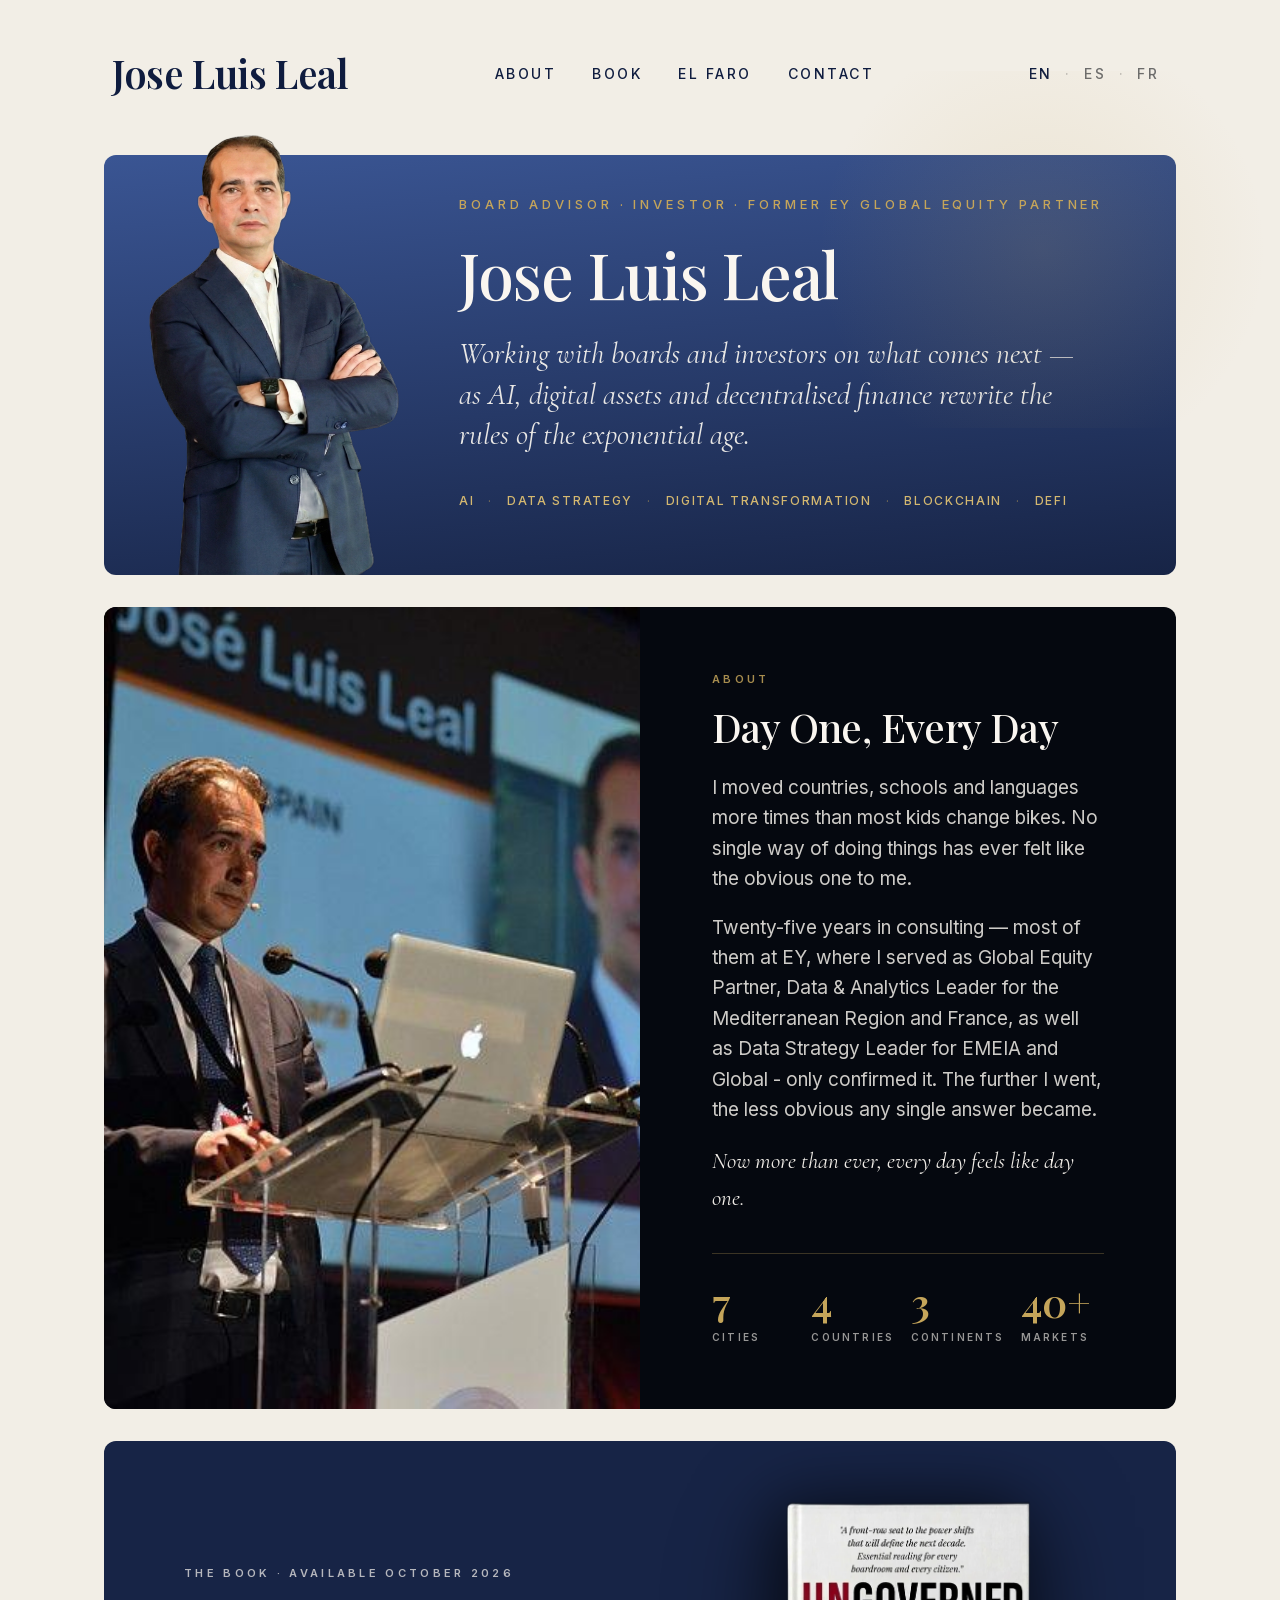
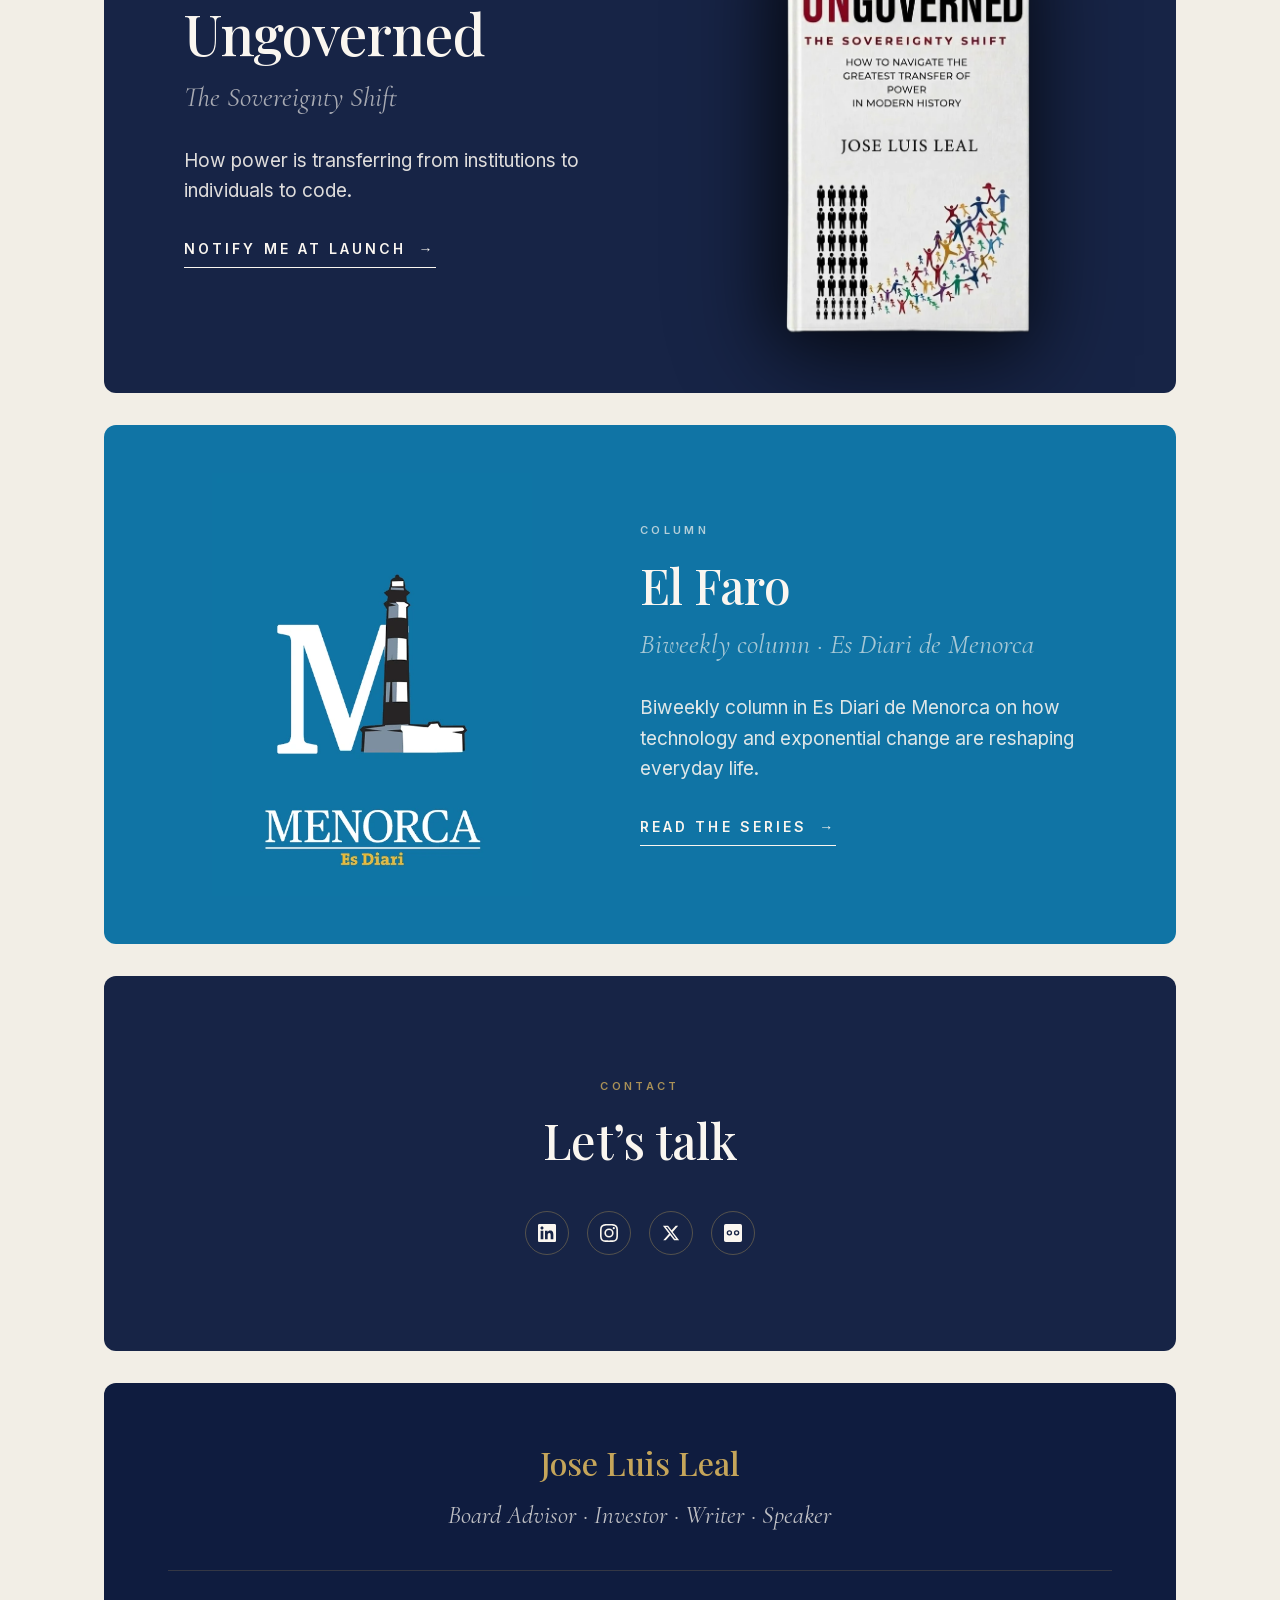
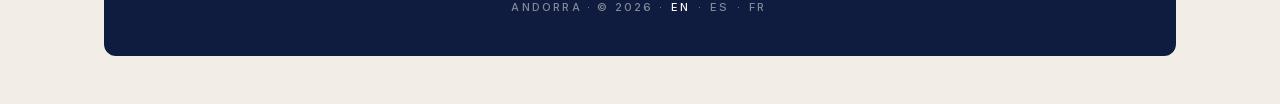
==== index.html @ 748b231f "Update index.html" ====
<!DOCTYPE html>
<html lang="en-US">
<head>
    <meta charset="UTF-8">
    <meta name="viewport" content="width=device-width, initial-scale=1.0">
    <link rel="icon" href="/favicon.ico" type="image/x-icon">

    <title>Jose Luis Leal | Board Advisor | Investor | Former EY Global Equity Partner</title>
    <meta name="description" content="Board Advisor & Investor. Former EY Global Equity Partner. Author of Ungoverned: The Sovereignty Shift. Writing El Faro. Based in Andorra.">
    <meta name="author" content="Jose Luis Leal">
    <meta name="robots" content="index, follow, max-snippet:-1, max-image-preview:large, max-video-preview:-1">

    <!-- Hreflang -->
    <link rel="alternate" hreflang="en" href="https://leal.info/">
    <link rel="alternate" hreflang="es" href="https://leal.info/es/">
    <link rel="alternate" hreflang="fr" href="https://leal.info/fr/">
    <link rel="alternate" hreflang="x-default" href="https://leal.info/">
    <link rel="canonical" href="https://leal.info/">

    <!-- Open Graph -->
    <meta property="og:site_name" content="Jose Luis Leal">
    <meta property="og:title" content="Jose Luis Leal | Board Advisor | Investor | Former EY Global Equity Partner">
    <meta property="og:description" content="Working with boards and investors on what comes next. Former EY Global Equity Partner. Author of Ungoverned: The Sovereignty Shift. Based in Andorra.">
    <meta property="og:type" content="profile">
    <meta property="og:url" content="https://leal.info/">
    <meta property="og:locale" content="en_US">
    <meta property="og:locale:alternate" content="es_ES">
    <meta property="og:locale:alternate" content="fr_FR">
    <meta property="og:image" content="https://leal.info/assets/images/og-image.jpg">
    <meta property="og:image:width" content="1200">
    <meta property="og:image:height" content="630">
    <meta property="og:image:alt" content="Jose Luis Leal — Board Advisor & Investor">
    <meta property="profile:first_name" content="Jose Luis">
    <meta property="profile:last_name" content="Leal">

    <!-- Twitter Card -->
    <meta name="twitter:card" content="summary_large_image">
    <meta name="twitter:title" content="Jose Luis Leal | Board Advisor | Investor | Former EY Global Equity Partner">
    <meta name="twitter:description" content="Working with boards and investors on what comes next. Former EY Global Equity Partner. Based in Andorra.">
    <meta name="twitter:image" content="https://leal.info/assets/images/og-image.jpg">
    <meta name="twitter:image:alt" content="Jose Luis Leal — Board Advisor & Investor">

    <!-- Schema.org JSON-LD -->
    <script type="application/ld+json">
    {
        "@context": "https://schema.org",
        "@graph": [
            {
                "@type": "Person",
                "@id": "https://leal.info/#person",
                "name": "Jose Luis Leal",
                "alternateName": ["José Luis Leal", "José Leal", "Jose Leal"],
                "url": "https://leal.info/",
                "image": [
                    "https://leal.info/assets/images/jose-luis-leal-board-advisor-investor.webp",
                    "https://leal.info/assets/images/jose-luis-leal-investor.webp"
                ],
                "jobTitle": "Board Advisor & Investor",
                "description": "Board Advisor & Investor. Former EY Global Equity Partner across 40+ markets. Author of Ungoverned: The Sovereignty Shift. Writing El Faro column in Es Diari de Menorca.",
                "knowsLanguage": ["en", "es", "fr", "ca"],
                "nationality": { "@type": "Country", "name": "Spain" },
                "birthPlace": { "@type": "Place", "name": "Sevilla, Spain" },
                "homeLocation": { "@type": "Place", "name": "Andorra" },
                "alumniOf": [
                    { "@type": "CollegeOrUniversity", "name": "Harvard Business School" }
                ],
                "hasOccupation": [
                    { "@type": "Occupation", "name": "Board Advisor" },
                    { "@type": "Occupation", "name": "Investor" },
                    { "@type": "Occupation", "name": "Writer" },
                    { "@type": "Occupation", "name": "Columnist" },
                    { "@type": "Occupation", "name": "Conference Speaker" }
                ],
                "knowsAbout": ["Artificial Intelligence", "Digital Transformation", "Data Strategy", "Blockchain", "Decentralized Finance", "Data Governance"],
                "sameAs": [
                    "https://www.linkedin.com/in/jose-luis-leal/",
                    "https://www.ey.com/en_es/people/jose-luis-leal",
                    "https://www.crunchbase.com/person/jose-luis-leal",
                    "https://about.me/joseluisleal",
                    "https://www.instagram.com/jose.luis.leal/",
                    "https://x.com/joseluis_leal",
                    "https://www.menorca.info/autor/jose-luis-leal.html"
                ]
            },
            {
                "@type": "WebSite",
                "@id": "https://leal.info/#website",
                "name": "Jose Luis Leal",
                "alternateName": ["José Luis Leal", "José Leal", "Jose Leal"],
                "url": "https://leal.info/",
                "inLanguage": ["en", "es", "fr"],
                "publisher": { "@id": "https://leal.info/#person" }
            },
            {
                "@type": "Book",
                "@id": "https://leal.info/#ungoverned",
                "name": "Ungoverned: The Sovereignty Shift",
                "alternateName": "Ungoverned",
                "description": "How power is transferring from institutions to individuals to code. A front-row account of the greatest transfer of power in modern history.",
                "author": { "@id": "https://leal.info/#person" },
                "inLanguage": "en",
                "image": "https://leal.info/assets/images/ungoverned-cover.webp",
                "datePublished": "2026-10",
                "bookFormat": "https://schema.org/Hardcover"
            }
        ]
    }
    </script>

    <!-- Critical font preload (most visible weight) -->
    <link rel="preload" href="/assets/fonts/playfair-display-500-normal-latin.woff2" as="font" type="font/woff2" crossorigin>

    <!-- Styles (includes self-hosted fonts) -->
    <link rel="stylesheet" href="/assets/styles.css">

    <!-- Cloudflare Web Analytics -->
    <script defer src="https://static.cloudflareinsights.com/beacon.min.js" data-cf-beacon='{"token": "393b05ad8e18427f8dd7666361b34778"}'></script>
    <!-- End Cloudflare Web Analytics -->
</head>
<body>
    <a href="#main" class="skip-link">Skip to content</a>

    <main id="main" class="page">
        <nav class="nav" aria-label="Primary">
            <a href="#" class="nav-brand">Jose Luis Leal</a>
            <ul class="nav-links">
                <li><a href="#about">About</a></li>
                <li><a href="#ungoverned">Book</a></li>
                <li><a href="#faro">El Faro</a></li>
                <li><a href="#contact">Contact</a></li>
            </ul>
            <div class="nav-lang" aria-label="Language">
                <a href="/" aria-current="page" hreflang="en">EN</a>
                <span class="sep">·</span>
                <a href="/es/" hreflang="es">ES</a>
                <span class="sep">·</span>
                <a href="/fr/" hreflang="fr">FR</a>
            </div>
        </nav>

        <!-- HERO -->
        <section class="rect rect-navy hero">
            <img class="hero-portrait"
                 src="/assets/images/jose-luis-leal-portrait.webp"
                 alt="Jose Luis Leal, Board Advisor and former EY Global Equity Partner, based in Andorra"
                 fetchpriority="high">
            <div class="hero-content">
                <p class="hero-kicker">Board Advisor · Investor · Former EY Global Equity Partner</p>
                <h1 class="hero-name">Jose Luis Leal</h1>
                <p class="hero-tagline">Working with boards and investors on what comes next — as AI, digital assets and decentralised finance rewrite the rules of the exponential age.</p>
                <p class="hero-meta">
                    <span>AI</span><span>Data Strategy</span><span>Digital Transformation</span><span>Blockchain</span><span>DeFi</span>
                </p>
            </div>
        </section>

        <!-- ABOUT -->
        <article class="rect rect-about" id="about">
            <div class="about-visual">
                <img src="/assets/images/jose-luis-leal-speaker.jpg"
                     alt="Jose Luis Leal speaking at a conference"
                     loading="lazy">
            </div>
            <div class="about-text">
                <span class="rect-label">About</span>
                <h2 class="rect-title">Day One, Every Day</h2>
                <div class="about-prose">
                    <p>I moved countries, schools and languages more times than most kids change bikes. No single way of doing things has ever felt like the obvious one to me.</p>
                    <p>Twenty-five years in consulting — most of them at EY, where I served as Global Equity Partner, Data & Analytics Leader for the Mediterranean Region and France, as well as Data Strategy Leader for EMEIA and Global -  only confirmed it. The further I went, the less obvious any single answer became.</p>
                    <p>Now more than ever, every day feels like day one.</p>
                </div>
                <div class="about-stats" aria-hidden="true">
                    <div><div class="about-stat-num">7</div><div class="about-stat-label">Cities</div></div>
                    <div><div class="about-stat-num">4</div><div class="about-stat-label">Countries</div></div>
                    <div><div class="about-stat-num">3</div><div class="about-stat-label">Continents</div></div>
                    <div><div class="about-stat-num">40+</div><div class="about-stat-label">Markets</div></div>
                </div>
            </div>
        </article>

        <!-- UNGOVERNED -->
        <article class="rect rect-ungoverned" id="ungoverned">
            <div class="ungoverned-text">
                <span class="rect-label">The Book · Available October 2026</span>
                <h2 class="rect-title">Ungoverned</h2>
                <p class="rect-subtitle">The Sovereignty Shift</p>
                <p class="rect-body">How power is transferring from institutions to individuals to code.</p>
                <a class="rect-cta" href="#contact">Notify me at launch <span class="arrow">→</span></a>
            </div>
            <div class="ungoverned-visual">
                <img class="ungoverned-cover"
                     src="/assets/images/ungoverned-cover.webp"
                     alt="Ungoverned: The Sovereignty Shift — book cover by Jose Luis Leal"
                     loading="lazy">
            </div>
        </article>

        <!-- EL FARO -->
        <article class="rect rect-faro" id="faro">
            <div class="faro-visual">
                <img src="/assets/images/menorca-es-diari.webp"
                     alt="Menorca Es Diari — lighthouse mark"
                     loading="lazy">
            </div>
            <div class="faro-text">
                <span class="rect-label">Column</span>
                <h2 class="rect-title">El Faro</h2>
                <p class="rect-subtitle">Biweekly column · Es Diari de Menorca</p>
                <p class="rect-body">Biweekly column in Es Diari de Menorca on how technology and exponential change are reshaping everyday life.</p>
                <a class="rect-cta" href="https://www.menorca.info/autor/jose-luis-leal.html" target="_blank" rel="noopener">Read the series <span class="arrow">→</span></a>
            </div>
        </article>

<!-- CONTACT / SUBSCRIBE / SOCIAL -->
        <article class="rect rect-contact" id="contact">
            <span class="rect-label">Contact</span>
            <h2 class="rect-title">Let&rsquo;s talk</h2>
            <div class="social-links" aria-label="Find me elsewhere">
                <a href="https://www.linkedin.com/in/jose-luis-leal/" target="_blank" rel="noopener" aria-label="LinkedIn">
                    <svg viewBox="0 0 24 24" aria-hidden="true"><path d="M20.447 20.452h-3.554v-5.569c0-1.328-.027-3.037-1.852-3.037-1.853 0-2.136 1.445-2.136 2.939v5.667H9.351V9h3.414v1.561h.046c.477-.9 1.637-1.85 3.37-1.85 3.601 0 4.267 2.37 4.267 5.455v6.286zM5.337 7.433c-1.144 0-2.063-.926-2.063-2.065 0-1.138.92-2.063 2.063-2.063 1.14 0 2.064.925 2.064 2.063 0 1.139-.925 2.065-2.064 2.065zm1.782 13.019H3.555V9h3.564v11.452zM22.225 0H1.771C.792 0 0 .774 0 1.729v20.542C0 23.227.792 24 1.771 24h20.451C23.2 24 24 23.227 24 22.271V1.729C24 .774 23.2 0 22.222 0h.003z"/></svg>
                </a>
                <a href="https://www.instagram.com/jose.luis.leal/" target="_blank" rel="noopener" aria-label="Instagram">
                    <svg viewBox="0 0 24 24" aria-hidden="true"><path d="M12 2.163c3.204 0 3.584.012 4.85.07 3.252.148 4.771 1.691 4.919 4.919.058 1.265.069 1.645.069 4.849 0 3.205-.012 3.584-.069 4.849-.149 3.225-1.664 4.771-4.919 4.919-1.266.058-1.644.07-4.85.07-3.204 0-3.584-.012-4.849-.07-3.26-.149-4.771-1.699-4.919-4.92-.058-1.265-.07-1.644-.07-4.849 0-3.204.013-3.583.07-4.849.149-3.227 1.664-4.771 4.919-4.919 1.266-.057 1.645-.069 4.849-.069zM12 0C8.741 0 8.333.014 7.053.072 2.695.272.273 2.69.073 7.052.014 8.333 0 8.741 0 12c0 3.259.014 3.668.072 4.948.2 4.358 2.618 6.78 6.98 6.98C8.333 23.986 8.741 24 12 24c3.259 0 3.668-.014 4.948-.072 4.354-.2 6.782-2.618 6.979-6.98.059-1.28.073-1.689.073-4.948 0-3.259-.014-3.667-.072-4.947-.196-4.354-2.617-6.78-6.979-6.98C15.668.014 15.259 0 12 0zm0 5.838a6.162 6.162 0 1 0 0 12.324 6.162 6.162 0 0 0 0-12.324zM12 16a4 4 0 1 1 0-8 4 4 0 0 1 0 8zm6.406-11.845a1.44 1.44 0 1 0 0 2.881 1.44 1.44 0 0 0 0-2.881z"/></svg>
                </a>
                <a href="https://x.com/joseluis_leal" target="_blank" rel="noopener" aria-label="Twitter / X">
                    <svg viewBox="0 0 24 24" aria-hidden="true"><path d="M18.244 2.25h3.308l-7.227 8.26 8.502 11.24H16.17l-5.214-6.817L4.99 21.75H1.68l7.73-8.835L1.254 2.25H8.08l4.713 6.231zm-1.161 17.52h1.833L7.084 4.126H5.117z"/></svg>
                </a>
                <a href="https://www.crunchbase.com/person/jose-luis-leal" target="_blank" rel="noopener" aria-label="Crunchbase">
                    <svg viewBox="0 0 24 24" aria-hidden="true"><path d="M21.6 0H2.4A2.4 2.4 0 0 0 0 2.4v19.2A2.4 2.4 0 0 0 2.4 24h19.2a2.4 2.4 0 0 0 2.4-2.4V2.4A2.4 2.4 0 0 0 21.6 0zM7.2 15.348A3.548 3.548 0 0 1 3.6 11.8a3.548 3.548 0 0 1 3.6-3.548A3.548 3.548 0 0 1 10.8 11.8h-1.8A1.748 1.748 0 0 0 7.2 10.052 1.748 1.748 0 0 0 5.4 11.8a1.748 1.748 0 0 0 1.8 1.748A1.748 1.748 0 0 0 9 11.8h1.8a3.548 3.548 0 0 1-3.6 3.548zm9.6 0a3.548 3.548 0 0 1-3.6-3.548 3.548 3.548 0 0 1 3.6-3.548 3.548 3.548 0 0 1 3.6 3.548h-1.8a1.748 1.748 0 0 0-1.8-1.748 1.748 1.748 0 0 0-1.8 1.748 1.748 1.748 0 0 0 1.8 1.748 1.748 1.748 0 0 0 1.8-1.748h1.8a3.548 3.548 0 0 1-3.6 3.548z"/></svg>
                </a>
            </div>
        </article>

        <footer class="site-footer">
            <div class="footer-brand">Jose Luis Leal</div>
            <p class="footer-tagline">Board Advisor · Investor · Writer · Speaker</p>
            <div class="footer-bottom">Andorra · © 2026 · <a href="/" aria-current="page" hreflang="en">EN</a> · <a href="/es/" hreflang="es">ES</a> · <a href="/fr/" hreflang="fr">FR</a></div>
        </footer>
    </main>
</body>
</html>
---- assets/styles.css ----
/* Self-hosted fonts: Playfair Display + Inter + Cormorant Garamond
   (subset: latin + latin-ext) */

/* Cormorant Garamond 400 italic – latin-ext */
@font-face {
    font-family: 'Cormorant Garamond';
    font-style: italic;
    font-weight: 400;
    font-display: swap;
    src: url('/assets/fonts/cormorant-garamond-400-italic-latin-ext.woff2') format('woff2');
    unicode-range: U+0100-02BA, U+02BD-02C5, U+02C7-02CC, U+02CE-02D7, U+02DD-02FF, U+0304, U+0308, U+0329, U+1D00-1DBF, U+1E00-1E9F, U+1EF2-1EFF, U+2020, U+20A0-20AB, U+20AD-20C0, U+2113, U+2C60-2C7F, U+A720-A7FF;
}

/* Cormorant Garamond 400 italic – latin */
@font-face {
    font-family: 'Cormorant Garamond';
    font-style: italic;
    font-weight: 400;
    font-display: swap;
    src: url('/assets/fonts/cormorant-garamond-400-italic-latin.woff2') format('woff2');
    unicode-range: U+0000-00FF, U+0131, U+0152-0153, U+02BB-02BC, U+02C6, U+02DA, U+02DC, U+0304, U+0308, U+0329, U+2000-206F, U+20AC, U+2122, U+2191, U+2193, U+2212, U+2215, U+FEFF, U+FFFD;
}

/* Cormorant Garamond 400 normal – latin-ext */
@font-face {
    font-family: 'Cormorant Garamond';
    font-style: normal;
    font-weight: 400;
    font-display: swap;
    src: url('/assets/fonts/cormorant-garamond-400-normal-latin-ext.woff2') format('woff2');
    unicode-range: U+0100-02BA, U+02BD-02C5, U+02C7-02CC, U+02CE-02D7, U+02DD-02FF, U+0304, U+0308, U+0329, U+1D00-1DBF, U+1E00-1E9F, U+1EF2-1EFF, U+2020, U+20A0-20AB, U+20AD-20C0, U+2113, U+2C60-2C7F, U+A720-A7FF;
}

/* Cormorant Garamond 400 normal – latin */
@font-face {
    font-family: 'Cormorant Garamond';
    font-style: normal;
    font-weight: 400;
    font-display: swap;
    src: url('/assets/fonts/cormorant-garamond-400-normal-latin.woff2') format('woff2');
    unicode-range: U+0000-00FF, U+0131, U+0152-0153, U+02BB-02BC, U+02C6, U+02DA, U+02DC, U+0304, U+0308, U+0329, U+2000-206F, U+20AC, U+2122, U+2191, U+2193, U+2212, U+2215, U+FEFF, U+FFFD;
}

/* Cormorant Garamond 500 normal – latin-ext */
@font-face {
    font-family: 'Cormorant Garamond';
    font-style: normal;
    font-weight: 500;
    font-display: swap;
    src: url('/assets/fonts/cormorant-garamond-500-normal-latin-ext.woff2') format('woff2');
    unicode-range: U+0100-02BA, U+02BD-02C5, U+02C7-02CC, U+02CE-02D7, U+02DD-02FF, U+0304, U+0308, U+0329, U+1D00-1DBF, U+1E00-1E9F, U+1EF2-1EFF, U+2020, U+20A0-20AB, U+20AD-20C0, U+2113, U+2C60-2C7F, U+A720-A7FF;
}

/* Cormorant Garamond 500 normal – latin */
@font-face {
    font-family: 'Cormorant Garamond';
    font-style: normal;
    font-weight: 500;
    font-display: swap;
    src: url('/assets/fonts/cormorant-garamond-500-normal-latin.woff2') format('woff2');
    unicode-range: U+0000-00FF, U+0131, U+0152-0153, U+02BB-02BC, U+02C6, U+02DA, U+02DC, U+0304, U+0308, U+0329, U+2000-206F, U+20AC, U+2122, U+2191, U+2193, U+2212, U+2215, U+FEFF, U+FFFD;
}

/* Inter 300 normal – latin-ext */
@font-face {
    font-family: 'Inter';
    font-style: normal;
    font-weight: 300;
    font-display: swap;
    src: url('/assets/fonts/inter-300-normal-latin-ext.woff2') format('woff2');
    unicode-range: U+0100-02BA, U+02BD-02C5, U+02C7-02CC, U+02CE-02D7, U+02DD-02FF, U+0304, U+0308, U+0329, U+1D00-1DBF, U+1E00-1E9F, U+1EF2-1EFF, U+2020, U+20A0-20AB, U+20AD-20C0, U+2113, U+2C60-2C7F, U+A720-A7FF;
}

/* Inter 300 normal – latin */
@font-face {
    font-family: 'Inter';
    font-style: normal;
    font-weight: 300;
    font-display: swap;
    src: url('/assets/fonts/inter-300-normal-latin.woff2') format('woff2');
    unicode-range: U+0000-00FF, U+0131, U+0152-0153, U+02BB-02BC, U+02C6, U+02DA, U+02DC, U+0304, U+0308, U+0329, U+2000-206F, U+20AC, U+2122, U+2191, U+2193, U+2212, U+2215, U+FEFF, U+FFFD;
}

/* Inter 400 normal – latin-ext */
@font-face {
    font-family: 'Inter';
    font-style: normal;
    font-weight: 400;
    font-display: swap;
    src: url('/assets/fonts/inter-400-normal-latin-ext.woff2') format('woff2');
    unicode-range: U+0100-02BA, U+02BD-02C5, U+02C7-02CC, U+02CE-02D7, U+02DD-02FF, U+0304, U+0308, U+0329, U+1D00-1DBF, U+1E00-1E9F, U+1EF2-1EFF, U+2020, U+20A0-20AB, U+20AD-20C0, U+2113, U+2C60-2C7F, U+A720-A7FF;
}

/* Inter 400 normal – latin */
@font-face {
    font-family: 'Inter';
    font-style: normal;
    font-weight: 400;
    font-display: swap;
    src: url('/assets/fonts/inter-400-normal-latin.woff2') format('woff2');
    unicode-range: U+0000-00FF, U+0131, U+0152-0153, U+02BB-02BC, U+02C6, U+02DA, U+02DC, U+0304, U+0308, U+0329, U+2000-206F, U+20AC, U+2122, U+2191, U+2193, U+2212, U+2215, U+FEFF, U+FFFD;
}

/* Inter 500 normal – latin-ext */
@font-face {
    font-family: 'Inter';
    font-style: normal;
    font-weight: 500;
    font-display: swap;
    src: url('/assets/fonts/inter-500-normal-latin-ext.woff2') format('woff2');
    unicode-range: U+0100-02BA, U+02BD-02C5, U+02C7-02CC, U+02CE-02D7, U+02DD-02FF, U+0304, U+0308, U+0329, U+1D00-1DBF, U+1E00-1E9F, U+1EF2-1EFF, U+2020, U+20A0-20AB, U+20AD-20C0, U+2113, U+2C60-2C7F, U+A720-A7FF;
}

/* Inter 500 normal – latin */
@font-face {
    font-family: 'Inter';
    font-style: normal;
    font-weight: 500;
    font-display: swap;
    src: url('/assets/fonts/inter-500-normal-latin.woff2') format('woff2');
    unicode-range: U+0000-00FF, U+0131, U+0152-0153, U+02BB-02BC, U+02C6, U+02DA, U+02DC, U+0304, U+0308, U+0329, U+2000-206F, U+20AC, U+2122, U+2191, U+2193, U+2212, U+2215, U+FEFF, U+FFFD;
}

/* Inter 600 normal – latin-ext */
@font-face {
    font-family: 'Inter';
    font-style: normal;
    font-weight: 600;
    font-display: swap;
    src: url('/assets/fonts/inter-600-normal-latin-ext.woff2') format('woff2');
    unicode-range: U+0100-02BA, U+02BD-02C5, U+02C7-02CC, U+02CE-02D7, U+02DD-02FF, U+0304, U+0308, U+0329, U+1D00-1DBF, U+1E00-1E9F, U+1EF2-1EFF, U+2020, U+20A0-20AB, U+20AD-20C0, U+2113, U+2C60-2C7F, U+A720-A7FF;
}

/* Inter 600 normal – latin */
@font-face {
    font-family: 'Inter';
    font-style: normal;
    font-weight: 600;
    font-display: swap;
    src: url('/assets/fonts/inter-600-normal-latin.woff2') format('woff2');
    unicode-range: U+0000-00FF, U+0131, U+0152-0153, U+02BB-02BC, U+02C6, U+02DA, U+02DC, U+0304, U+0308, U+0329, U+2000-206F, U+20AC, U+2122, U+2191, U+2193, U+2212, U+2215, U+FEFF, U+FFFD;
}

/* Playfair Display 400 normal – latin-ext */
@font-face {
    font-family: 'Playfair Display';
    font-style: normal;
    font-weight: 400;
    font-display: swap;
    src: url('/assets/fonts/playfair-display-400-normal-latin-ext.woff2') format('woff2');
    unicode-range: U+0100-02BA, U+02BD-02C5, U+02C7-02CC, U+02CE-02D7, U+02DD-02FF, U+0304, U+0308, U+0329, U+1D00-1DBF, U+1E00-1E9F, U+1EF2-1EFF, U+2020, U+20A0-20AB, U+20AD-20C0, U+2113, U+2C60-2C7F, U+A720-A7FF;
}

/* Playfair Display 400 normal – latin */
@font-face {
    font-family: 'Playfair Display';
    font-style: normal;
    font-weight: 400;
    font-display: swap;
    src: url('/assets/fonts/playfair-display-400-normal-latin.woff2') format('woff2');
    unicode-range: U+0000-00FF, U+0131, U+0152-0153, U+02BB-02BC, U+02C6, U+02DA, U+02DC, U+0304, U+0308, U+0329, U+2000-206F, U+20AC, U+2122, U+2191, U+2193, U+2212, U+2215, U+FEFF, U+FFFD;
}

/* Playfair Display 500 normal – latin-ext */
@font-face {
    font-family: 'Playfair Display';
    font-style: normal;
    font-weight: 500;
    font-display: swap;
    src: url('/assets/fonts/playfair-display-500-normal-latin-ext.woff2') format('woff2');
    unicode-range: U+0100-02BA, U+02BD-02C5, U+02C7-02CC, U+02CE-02D7, U+02DD-02FF, U+0304, U+0308, U+0329, U+1D00-1DBF, U+1E00-1E9F, U+1EF2-1EFF, U+2020, U+20A0-20AB, U+20AD-20C0, U+2113, U+2C60-2C7F, U+A720-A7FF;
}

/* Playfair Display 500 normal – latin */
@font-face {
    font-family: 'Playfair Display';
    font-style: normal;
    font-weight: 500;
    font-display: swap;
    src: url('/assets/fonts/playfair-display-500-normal-latin.woff2') format('woff2');
    unicode-range: U+0000-00FF, U+0131, U+0152-0153, U+02BB-02BC, U+02C6, U+02DA, U+02DC, U+0304, U+0308, U+0329, U+2000-206F, U+20AC, U+2122, U+2191, U+2193, U+2212, U+2215, U+FEFF, U+FFFD;
}

/* Playfair Display 600 normal – latin-ext */
@font-face {
    font-family: 'Playfair Display';
    font-style: normal;
    font-weight: 600;
    font-display: swap;
    src: url('/assets/fonts/playfair-display-600-normal-latin-ext.woff2') format('woff2');
    unicode-range: U+0100-02BA, U+02BD-02C5, U+02C7-02CC, U+02CE-02D7, U+02DD-02FF, U+0304, U+0308, U+0329, U+1D00-1DBF, U+1E00-1E9F, U+1EF2-1EFF, U+2020, U+20A0-20AB, U+20AD-20C0, U+2113, U+2C60-2C7F, U+A720-A7FF;
}

/* Playfair Display 600 normal – latin */
@font-face {
    font-family: 'Playfair Display';
    font-style: normal;
    font-weight: 600;
    font-display: swap;
    src: url('/assets/fonts/playfair-display-600-normal-latin.woff2') format('woff2');
    unicode-range: U+0000-00FF, U+0131, U+0152-0153, U+02BB-02BC, U+02C6, U+02DA, U+02DC, U+0304, U+0308, U+0329, U+2000-206F, U+20AC, U+2122, U+2191, U+2193, U+2212, U+2215, U+FEFF, U+FFFD;
}

/* Playfair Display 700 normal – latin-ext */
@font-face {
    font-family: 'Playfair Display';
    font-style: normal;
    font-weight: 700;
    font-display: swap;
    src: url('/assets/fonts/playfair-display-700-normal-latin-ext.woff2') format('woff2');
    unicode-range: U+0100-02BA, U+02BD-02C5, U+02C7-02CC, U+02CE-02D7, U+02DD-02FF, U+0304, U+0308, U+0329, U+1D00-1DBF, U+1E00-1E9F, U+1EF2-1EFF, U+2020, U+20A0-20AB, U+20AD-20C0, U+2113, U+2C60-2C7F, U+A720-A7FF;
}

/* Playfair Display 700 normal – latin */
@font-face {
    font-family: 'Playfair Display';
    font-style: normal;
    font-weight: 700;
    font-display: swap;
    src: url('/assets/fonts/playfair-display-700-normal-latin.woff2') format('woff2');
    unicode-range: U+0000-00FF, U+0131, U+0152-0153, U+02BB-02BC, U+02C6, U+02DA, U+02DC, U+0304, U+0308, U+0329, U+2000-206F, U+20AC, U+2122, U+2191, U+2193, U+2212, U+2215, U+FEFF, U+FFFD;
}

/* Playfair Display 800 normal – latin-ext */
@font-face {
    font-family: 'Playfair Display';
    font-style: normal;
    font-weight: 800;
    font-display: swap;
    src: url('/assets/fonts/playfair-display-800-normal-latin-ext.woff2') format('woff2');
    unicode-range: U+0100-02BA, U+02BD-02C5, U+02C7-02CC, U+02CE-02D7, U+02DD-02FF, U+0304, U+0308, U+0329, U+1D00-1DBF, U+1E00-1E9F, U+1EF2-1EFF, U+2020, U+20A0-20AB, U+20AD-20C0, U+2113, U+2C60-2C7F, U+A720-A7FF;
}

/* Playfair Display 800 normal – latin */
@font-face {
    font-family: 'Playfair Display';
    font-style: normal;
    font-weight: 800;
    font-display: swap;
    src: url('/assets/fonts/playfair-display-800-normal-latin.woff2') format('woff2');
    unicode-range: U+0000-00FF, U+0131, U+0152-0153, U+02BB-02BC, U+02C6, U+02DA, U+02DC, U+0304, U+0308, U+0329, U+2000-206F, U+20AC, U+2122, U+2191, U+2193, U+2212, U+2215, U+FEFF, U+FFFD;
}

/* ============================================================
   Design tokens
   ============================================================ */
:root {
    --navy: #0F1C3F;
    --navy-deep: #0A1530;
    --navy-mid: #1a2850;
    --navy-base: #172446;
    --navy-light: #3A5593;
    --gold: #C5A55A;
    --gold-soft: #D4B870;
    --cream: #FAF6F0;
    --ink: #1A1A1A;
    --muted: #6B6B6B;

    /* Section backgrounds (alternating rhythm) */
    --bg-page: #F2EEE6;      /* page bg (slightly darker than cream to make rectangles pop) */
    --bg-warm-white: #FDFAF4;
    --bg-light-gray: #ECE8DF;
    --bg-paper: #FFFFFF;

    --line: rgba(197, 165, 90, 0.2);

    --font-display: 'Playfair Display', Georgia, serif;
    --font-body: 'Inter', -apple-system, BlinkMacSystemFont, 'Segoe UI', sans-serif;
    --font-italic: 'Cormorant Garamond', Georgia, serif;

    --rect-max: 1120px;
    --rect-gap: 32px;
}

/* ============================================================
   Reset & base
   ============================================================ */
*, *::before, *::after {
    margin: 0;
    padding: 0;
    box-sizing: border-box;
}

html { scroll-behavior: smooth; }

body {
    font-family: var(--font-body);
    font-weight: 400;
    color: var(--ink);
    background: var(--bg-page);
    line-height: 1.5;
    -webkit-font-smoothing: antialiased;
    -moz-osx-font-smoothing: grayscale;
}

img { max-width: 100%; display: block; }
a { color: inherit; text-decoration: none; }

/* ============================================================
   Accessibility helpers
   ============================================================ */
a:focus-visible, button:focus-visible {
    outline: 2px solid var(--gold);
    outline-offset: 3px;
    border-radius: 2px;
}

.skip-link {
    position: absolute;
    top: -50px; left: 1rem;
    background: var(--navy); color: var(--cream);
    padding: 0.6rem 1rem;
    font-size: 0.85rem; font-weight: 500;
    border: 2px solid var(--gold);
    z-index: 1000;
    transition: top 0.2s ease;
}
.skip-link:focus { top: 1rem; }

/* ============================================================
   Page layout: centered stack of rectangles
   ============================================================ */
.page {
    max-width: var(--rect-max);
    margin: 0 auto;
    padding: 24px 24px 48px;
    display: flex;
    flex-direction: column;
    gap: var(--rect-gap);
}

/* ============================================================
   Nav — static block on page bg, not a full-width band
   ============================================================ */
.nav {
    display: flex;
    justify-content: space-between;
    align-items: center;
    gap: 40px;
    padding: 20px 8px;
}

.nav-brand {
    font-family: var(--font-display);
    font-size: 39px;
    font-weight: 600;
    color: var(--navy);
    letter-spacing: -0.01em;
}

.nav-links {
    display: flex;
    gap: 36px;
    list-style: none;
}

.nav-links a {
    font-size: 14px;
    font-weight: 500;
    letter-spacing: 0.18em;
    text-transform: uppercase;
    color: var(--navy);
    transition: color 0.3s ease;
}
.nav-links a:hover { color: var(--gold); }

.nav-lang {
    display: flex;
    align-items: center;
    gap: 4px;
    font-size: 14px;
    font-weight: 500;
    letter-spacing: 0.2em;
    text-transform: uppercase;
}
.nav-lang a { color: var(--muted); padding: 0 8px; transition: color 0.3s ease; }
.nav-lang a[aria-current="page"] { color: var(--navy); }
.nav-lang a:hover { color: var(--gold); }
.nav-lang .sep { color: rgba(26, 26, 26, 0.25); }

/* ============================================================
   Shared: rectangle base
   ============================================================ */
.rect {
    position: relative;
    padding: 96px 80px;
    overflow: hidden;
    border-radius: 12px;
}

.rect-navy        { background: var(--navy);         color: var(--cream); }
.rect-navy-deep   { background: var(--navy-deep);    color: var(--cream); }
.rect-paper       { background: var(--bg-paper);     color: var(--ink); }
.rect-warm-white  { background: var(--bg-warm-white); color: var(--ink); }
.rect-light-gray  { background: var(--bg-light-gray); color: var(--ink); }

.rect-label {
    display: inline-block;
    font-size: 11px;
    font-weight: 600;
    letter-spacing: 0.3em;
    text-transform: uppercase;
    color: var(--gold);
    margin-bottom: 20px;
}

.rect-title {
    font-family: var(--font-display);
    font-size: 48px;
    font-weight: 500;
    line-height: 1.1;
    letter-spacing: -0.015em;
    margin-bottom: 16px;
}

.rect-subtitle {
    font-family: var(--font-italic);
    font-style: italic;
    font-size: 28px;
    font-weight: 400;
    opacity: 0.78;
    margin-bottom: 24px;
}

.rect-body {
    font-size: 19px;
    line-height: 1.6;
    color: var(--muted);
    max-width: 560px;
    margin-bottom: 32px;
}

.rect-navy .rect-body,
.rect-navy-deep .rect-body {
    color: rgba(250, 246, 240, 0.78);
}

.rect-cta {
    display: inline-flex;
    align-items: center;
    gap: 12px;
    font-size: 14px;
    font-weight: 600;
    letter-spacing: 0.22em;
    text-transform: uppercase;
    padding: 4px 0 8px;
    border-bottom: 1px solid var(--gold);
    transition: gap 0.3s ease, color 0.3s ease;
}

.rect-cta:hover { gap: 18px; color: var(--gold); }
.rect-cta .arrow { color: var(--gold); }

.rect-cta-primary {
    background: var(--cream);
    color: var(--navy);
    padding: 14px 26px;
    border-bottom: none;
    margin-top: 8px;
}
.rect-navy .rect-cta-primary,
.rect-navy-deep .rect-cta-primary {
    background: var(--cream); color: var(--navy);
}
.rect-cta-primary:hover { background: var(--gold-soft); color: var(--navy); }

.rect-status {
    display: inline-block;
    margin-top: 20px;
    font-size: 10px;
    font-weight: 500;
    letter-spacing: 0.25em;
    text-transform: uppercase;
    color: var(--gold);
}

/* ============================================================
   Hero — navy rectangle with portrait
   ============================================================ */
.hero {
    position: relative;
    padding: 32px 80px 0;
    height: 420px;
    overflow: visible;
    background: linear-gradient(175deg, var(--navy-light) 0%, var(--navy-base) 100%);
}

.hero-content {
    margin-left: 275px;
    padding-top: 8px;
    display: flex;
    flex-direction: column;
}

.hero::before {
    content: "";
    position: absolute;
    top: -20%;
    right: -15%;
    width: 55%;
    height: 85%;
    background: radial-gradient(circle, rgba(197, 165, 90, 0.14) 0%, transparent 65%);
    pointer-events: none;
}

.hero-kicker {
    font-size: 13px;
    font-weight: 500;
    letter-spacing: 0.3em;
    text-transform: uppercase;
    color: var(--gold);
    margin-bottom: 28px;
    white-space: nowrap;
}

.hero-name {
    font-family: var(--font-display);
    font-size: 64px;
    font-weight: 500;
    line-height: 1;
    letter-spacing: -0.02em;
    color: var(--cream);
    margin-bottom: 28px;
}

.hero-tagline {
    font-family: var(--font-italic);
    font-style: italic;
    font-size: 30px;
    line-height: 1.35;
    color: rgba(250, 246, 240, 0.92);
    max-width: 620px;
    margin-bottom: 36px;
}

.hero-meta {
    display: flex;
    flex-wrap: nowrap;
    white-space: nowrap;
    gap: 14px;
    font-size: 12px;
    font-weight: 500;
    letter-spacing: 0.14em;
    text-transform: uppercase;
    color: var(--gold-soft);
}

.hero-meta span + span::before {
    content: "·";
    color: rgba(197, 165, 90, 0.5);
    margin-right: 14px;
}

.hero-portrait {
    position: absolute;
    bottom: 0;
    left: 45px;
    width: 250px;
    height: 440px;
    display: block;
}

/* ============================================================
   About — decorative pull quote, centered
   ============================================================ */
.rect-about {
    background: #05080F;
    color: var(--cream);
    padding: 0;
    display: grid;
    grid-template-columns: 1fr 1fr;
    align-items: stretch;
    min-height: 560px;
    overflow: hidden;
}

.about-visual {
    overflow: hidden;
    display: flex;
    align-items: stretch;
    justify-content: stretch;
}

.about-visual img {
    width: 100%;
    height: 100%;
    object-fit: cover;
    object-position: center;
    display: block;
}

.about-text {
    display: flex;
    flex-direction: column;
    justify-content: center;
    padding: 64px 72px;
}

.rect-about .rect-label {
    color: var(--gold);
    opacity: 0.85;
    margin-bottom: 18px;
}

.rect-about .rect-title {
    color: var(--cream);
    font-size: 40px;
    margin-bottom: 24px;
}

.about-prose p {
    font-size: 19px;
    line-height: 1.6;
    color: rgba(250, 246, 240, 0.82);
    margin-bottom: 18px;
}

.about-prose p:last-child {
    margin-bottom: 0;
    font-family: var(--font-italic);
    font-style: italic;
    font-size: 23px;
    color: var(--cream);
    opacity: 0.95;
}

.about-stats {
    display: grid;
    grid-template-columns: repeat(4, 1fr);
    gap: 16px;
    margin-top: 36px;
    padding-top: 28px;
    border-top: 1px solid rgba(197, 165, 90, 0.28);
}

.about-stat-num {
    font-family: var(--font-display);
    font-size: 40px;
    font-weight: 600;
    line-height: 1;
    color: var(--gold);
    margin-bottom: 8px;
}

.about-stat-label {
    font-size: 10px;
    font-weight: 600;
    letter-spacing: 0.22em;
    text-transform: uppercase;
    color: rgba(250, 246, 240, 0.6);
}

/* ============================================================
   Ungoverned — book as hero element, centered
   ============================================================ */
.rect-ungoverned {
    background: var(--navy-base);
    color: var(--cream);
    padding: 0;
    display: grid;
    grid-template-columns: 1fr 1fr;
    align-items: stretch;
    min-height: 540px;
    overflow: hidden;
}

.ungoverned-text {
    display: flex;
    flex-direction: column;
    justify-content: center;
    padding: 72px 0 72px 80px;
    text-align: left;
}

.ungoverned-visual {
    display: flex;
    align-items: center;
    justify-content: center;
    padding: 56px;
}

.ungoverned-cover {
    max-height: 440px;
    width: auto;
    display: block;
    filter: drop-shadow(0 24px 48px rgba(0, 0, 0, 0.55))
            drop-shadow(-12px 0 28px rgba(0, 0, 0, 0.45));
}

.rect-ungoverned .rect-label {
    color: var(--cream);
    opacity: 0.7;
    margin-bottom: 20px;
}

.rect-ungoverned .rect-title {
    color: var(--cream);
    font-size: 56px;
    margin-bottom: 12px;
}

.rect-ungoverned .rect-subtitle {
    color: rgba(250, 246, 240, 0.82);
    margin-bottom: 28px;
}

.rect-ungoverned .rect-body {
    color: rgba(250, 246, 240, 0.88);
    margin-bottom: 28px;
    max-width: none;
}

.rect-ungoverned .rect-cta {
    align-self: flex-start;
    color: var(--cream);
    border-bottom-color: var(--cream);
}

.rect-ungoverned .rect-cta .arrow { color: var(--cream); }

.rect-ungoverned .rect-cta:hover {
    color: #ffffff;
    border-bottom-color: #ffffff;
}

/* ============================================================
   El Faro — lighthouse as accent, centered composition
   ============================================================ */
.rect-faro {
    background: #1074A5;
    color: var(--cream);
    padding: 0;
    display: grid;
    grid-template-columns: 1fr 1fr;
    align-items: stretch;
    min-height: 460px;
    overflow: hidden;
}

.faro-visual {
    display: flex;
    align-items: center;
    justify-content: center;
    padding: 48px;
}

.faro-visual img {
    width: 100%;
    height: auto;
    max-width: 320px;
    display: block;
}

.faro-text {
    display: flex;
    flex-direction: column;
    justify-content: center;
    padding: 72px 80px 72px 0;
    text-align: left;
}

.rect-faro .rect-label {
    color: var(--cream);
    opacity: 0.7;
    margin-bottom: 20px;
}

.rect-faro .rect-title {
    color: var(--cream);
    margin-bottom: 12px;
}

.rect-faro .rect-subtitle {
    color: rgba(250, 246, 240, 0.82);
    margin-bottom: 28px;
}

.rect-faro .rect-body {
    color: rgba(250, 246, 240, 0.88);
    margin-bottom: 28px;
    max-width: none;
}

.rect-faro .rect-cta {
    align-self: flex-start;
    color: var(--cream);
    border-bottom-color: var(--cream);
}

.rect-faro .rect-cta .arrow {
    color: var(--cream);
}

.rect-faro .rect-cta:hover {
    color: #ffffff;
    border-bottom-color: #ffffff;
}

/* ============================================================
   Journey — horizontal stats row at top, text centered below
   ============================================================ */
.rect-journey {
    text-align: center;
    padding: 96px 80px 104px;
}

.journey-stats {
    display: grid;
    grid-template-columns: repeat(4, 1fr);
    gap: 32px;
    max-width: 780px;
    margin: 0 auto 56px;
    padding-bottom: 40px;
    border-bottom: 1px solid var(--line);
}

.journey-stat {
    text-align: center;
}

.journey-stat-num {
    font-family: var(--font-display);
    font-size: 56px;
    font-weight: 600;
    line-height: 1;
    color: var(--gold);
    margin-bottom: 12px;
}

.journey-stat-label {
    font-size: 10px;
    font-weight: 600;
    letter-spacing: 0.25em;
    text-transform: uppercase;
    color: var(--muted);
}

.rect-journey .rect-label,
.rect-journey .rect-title,
.rect-journey .rect-subtitle,
.rect-journey .rect-body,
.rect-journey .rect-cta {
    margin-left: auto;
    margin-right: auto;
}

/* ============================================================
   LinkedIn — giant "in" behind text, navy
   ============================================================ */
.rect-linkedin {
    text-align: center;
    padding: 112px 80px;
}

.linkedin-mark {
    font-family: var(--font-display);
    font-size: 220px;
    font-weight: 700;
    line-height: 0.85;
    letter-spacing: -0.06em;
    color: var(--gold);
    margin: 0 auto 32px;
    display: block;
    text-align: center;
}

.rect-linkedin .rect-label,
.rect-linkedin .rect-title,
.rect-linkedin .rect-subtitle,
.rect-linkedin .rect-body,
.rect-linkedin .rect-cta {
    margin-left: auto;
    margin-right: auto;
}

/* ============================================================
   Contact — subscribe form
   ============================================================ */
.rect-contact {
    background: var(--navy-base);
    color: var(--cream);
    text-align: center;
    padding: 96px 80px;
}

.rect-contact .rect-label,
.rect-contact .rect-title,
.rect-contact .rect-subtitle,
.rect-contact .rect-body {
    margin-left: auto;
    margin-right: auto;
}

.rect-contact .rect-label { color: var(--gold); opacity: 0.85; }
.rect-contact .rect-title { color: var(--cream); }
.rect-contact .rect-body { color: rgba(250, 246, 240, 0.78); max-width: 520px; }

.rect-contact .subscribe-form input[type="email"] {
    background: rgba(250, 246, 240, 0.06);
    border-color: rgba(250, 246, 240, 0.18);
    color: var(--cream);
}
.rect-contact .subscribe-form input[type="email"]::placeholder {
    color: rgba(250, 246, 240, 0.45);
}
.rect-contact .subscribe-form input[type="email"]:focus {
    border-color: var(--gold);
    background: rgba(250, 246, 240, 0.1);
}
.rect-contact .subscribe-form button {
    background: var(--cream);
    color: var(--navy);
}
.rect-contact .subscribe-form button:hover {
    background: var(--gold-soft);
}

.rect-contact .subscribe-hint {
    color: rgba(250, 246, 240, 0.55);
}

.rect-contact .contact-email {
    color: var(--cream);
    border-bottom-color: var(--gold);
}
.rect-contact .contact-email:hover { color: var(--gold); }

/* Social icons */
.social-links {
    display: flex;
    justify-content: center;
    gap: 18px;
    margin-top: 44px;
}

.social-links a {
    display: inline-flex;
    align-items: center;
    justify-content: center;
    width: 44px;
    height: 44px;
    border: 1px solid rgba(197, 165, 90, 0.35);
    border-radius: 50%;
    color: var(--cream);
    transition: background 0.3s ease, color 0.3s ease, border-color 0.3s ease, transform 0.3s ease;
}

.social-links a:hover {
    background: var(--gold);
    color: var(--navy);
    border-color: var(--gold);
    transform: translateY(-2px);
}

.social-links svg {
    width: 18px;
    height: 18px;
    fill: currentColor;
}

.subscribe-form {
    display: flex;
    gap: 12px;
    max-width: 520px;
    margin: 16px auto 16px;
}

.subscribe-form input[type="email"] {
    flex: 1;
    padding: 14px 18px;
    border: 1px solid rgba(26, 26, 26, 0.15);
    background: var(--bg-paper);
    font-family: inherit;
    font-size: 14px;
    color: var(--ink);
    outline: none;
    transition: border-color 0.3s ease;
}

.subscribe-form input[type="email"]:focus {
    border-color: var(--gold);
}

.subscribe-form button {
    padding: 14px 26px;
    background: var(--navy);
    color: var(--cream);
    border: none;
    font-family: inherit;
    font-size: 11px;
    font-weight: 600;
    letter-spacing: 0.22em;
    text-transform: uppercase;
    cursor: pointer;
    transition: background 0.3s ease;
}

.subscribe-form button:hover {
    background: var(--navy-deep);
}

.subscribe-hint {
    font-size: 11px;
    color: var(--muted);
    letter-spacing: 0.06em;
    margin-top: 8px;
}

.contact-email {
    display: inline-block;
    margin-top: 24px;
    font-size: 13px;
    font-weight: 500;
    color: var(--navy);
    border-bottom: 1px solid var(--gold);
    padding-bottom: 2px;
}

.contact-email:hover { color: var(--gold); }

/* ============================================================
   Footer — rectangle inside the page stack
   ============================================================ */
.site-footer {
    background: var(--navy);
    color: var(--cream);
    padding: 56px 64px 40px;
    text-align: center;
    border-radius: 12px;
}

.footer-brand {
    font-family: var(--font-display);
    font-size: 32px;
    font-weight: 500;
    color: var(--gold);
    margin-bottom: 10px;
}

.footer-tagline {
    font-family: var(--font-italic);
    font-style: italic;
    font-size: 25px;
    color: rgba(250, 246, 240, 0.75);
    margin-bottom: 36px;
}

.footer-bottom {
    border-top: 1px solid rgba(197, 165, 90, 0.2);
    padding-top: 28px;
    font-size: 11px;
    font-weight: 500;
    letter-spacing: 0.2em;
    text-transform: uppercase;
    color: rgba(250, 246, 240, 0.5);
}

.footer-bottom a {
    color: inherit;
    padding: 4px 2px;
    transition: color 0.3s ease;
}

.footer-bottom a:hover {
    color: var(--gold);
}

.footer-bottom a[aria-current="page"] {
    color: var(--cream);
}

/* ============================================================
   Responsive
   ============================================================ */
@media (max-width: 1199px) {
    .page { padding: 16px 16px 40px; }
    .rect { padding: 80px 48px; }
    /* rects that use internal grid padding — keep zero */
    .rect-about, .rect-faro, .rect-ungoverned { padding: 0; }
    .hero { padding: 32px 48px 0; }
    .hero-content { margin-left: 260px; }
    .hero-portrait { left: -16px; }
    .hero-name { font-size: 64px; }
}

@media (max-width: 899px) {
    .nav {
        padding: 12px 4px;
        flex-wrap: nowrap;
        gap: 12px;
        align-items: center;
    }
    .nav-links { display: none; }
    .nav-brand { font-size: 24px; }
    .nav-lang {
        font-size: 13px;
        gap: 2px;
        flex-shrink: 0;
    }
    .nav-lang a {
        padding: 10px 8px;
        min-width: 36px;
        text-align: center;
        display: inline-block;
        line-height: 1;
    }
    .nav-lang .sep {
        padding: 0;
    }

    .rect, .hero { padding: 64px 28px; }
    /* rects with internal grid layout keep zero padding on mobile */
    .rect-about, .rect-faro, .rect-ungoverned { padding: 0; }

    .hero {
        padding: 48px 28px;
        height: auto;
        overflow: hidden;
        text-align: center;
    }
    .hero-content {
        margin-left: 0;
        padding-top: 24px;
        align-items: center;
    }
    .hero-portrait {
        position: static;
        margin: 0 auto 24px;
        width: auto;
        max-width: 240px;
        height: auto;
    }
    .hero-kicker {
        justify-content: center;
        white-space: normal;
        font-size: 11px;
        letter-spacing: 0.22em;
    }
    .hero-name { font-size: 48px; }
    .hero-tagline {
        font-size: 18px;
        line-height: 1.4;
        margin-left: auto;
        margin-right: auto;
    }
    .hero-meta {
        justify-content: center;
        flex-wrap: wrap;
        white-space: normal;
        font-size: 10px;
        letter-spacing: 0.12em;
        gap: 6px 10px;
    }
    .hero-meta span + span::before {
        margin-right: 10px;
    }

    .rect-title { font-size: 36px; }

    .rect-ungoverned {
        grid-template-columns: 1fr;
        min-height: auto;
    }
    .ungoverned-text { padding: 48px 28px 16px; text-align: center; }
    .rect-ungoverned .rect-cta { align-self: center; }
    .ungoverned-visual { padding: 16px 24px 48px; }
    .ungoverned-cover { max-height: 360px; }
    .rect-ungoverned .rect-title { font-size: 44px; }
    .about-quote { font-size: 24px; padding: 24px 0; }
    .linkedin-mark { font-size: 130px; }
    .journey-stats { grid-template-columns: 1fr 1fr; gap: 24px; }
    .journey-stat-num { font-size: 44px; }

    .subscribe-form { flex-direction: column; gap: 10px; }

    .rect-faro {
        grid-template-columns: 1fr;
        min-height: auto;
    }
    .faro-visual { padding: 40px 24px 0; }
    .faro-visual img { max-width: 220px; }
    .faro-text { padding: 24px 28px 48px; text-align: center; }
    .rect-faro .rect-cta { align-self: center; }

    /* About — stack on mobile, image on top */
    .rect-about {
        grid-template-columns: 1fr;
        min-height: auto;
    }
    .about-visual {
        max-height: 280px;
    }
    .about-visual img {
        object-position: center center;
    }
    .about-text {
        padding: 40px 28px 48px;
    }
    .rect-about .rect-title { font-size: 34px; }
    .about-prose p { font-size: 17px; }
    .about-prose p:last-child { font-size: 20px; }
    .about-stats {
        grid-template-columns: 1fr 1fr;
        gap: 20px 24px;
    }
    .about-stat-num { font-size: 36px; }

    /* CTA primary — allow wrap + smaller on narrow screens */
    .rect-cta-primary {
        padding: 12px 18px;
        font-size: 12px;
        letter-spacing: 0.18em;
    }

    /* Contact padding safe */
    .rect-contact { padding: 64px 24px; }

    .site-footer { padding: 48px 24px 32px; }
}
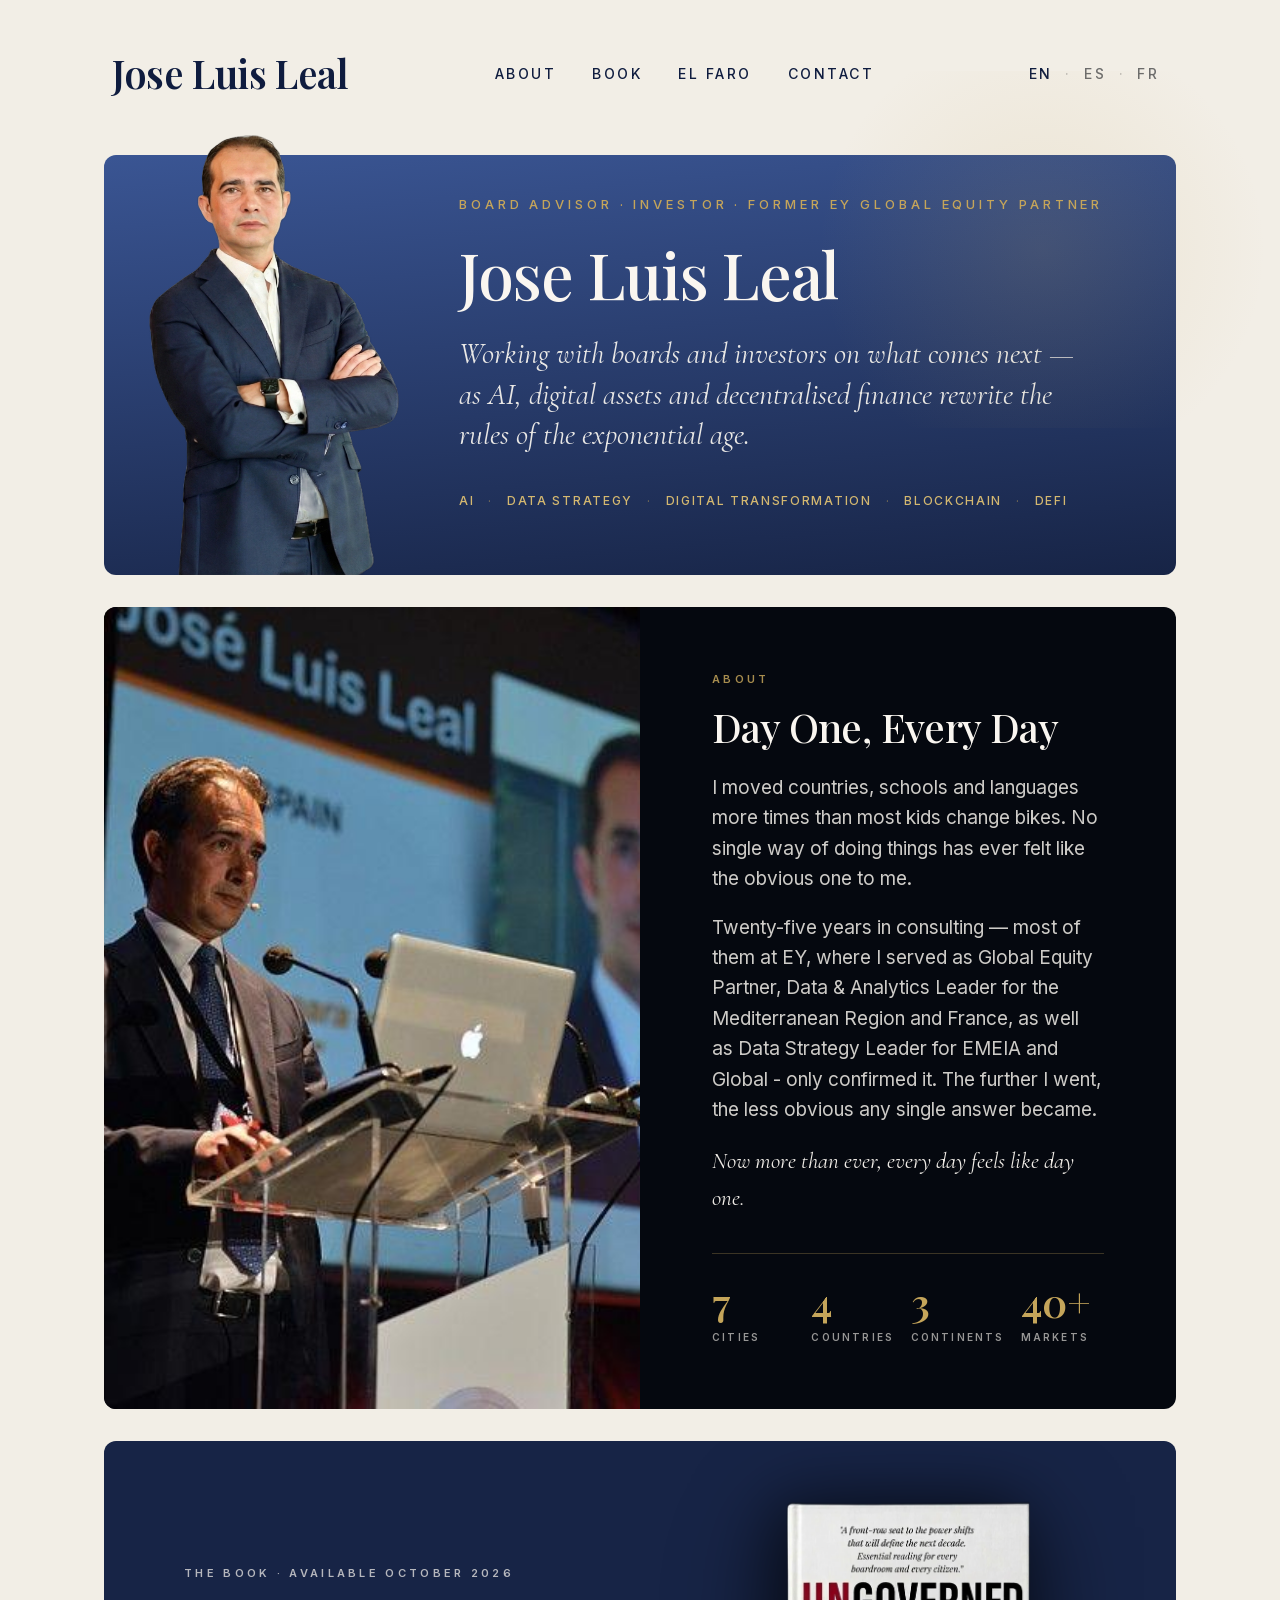
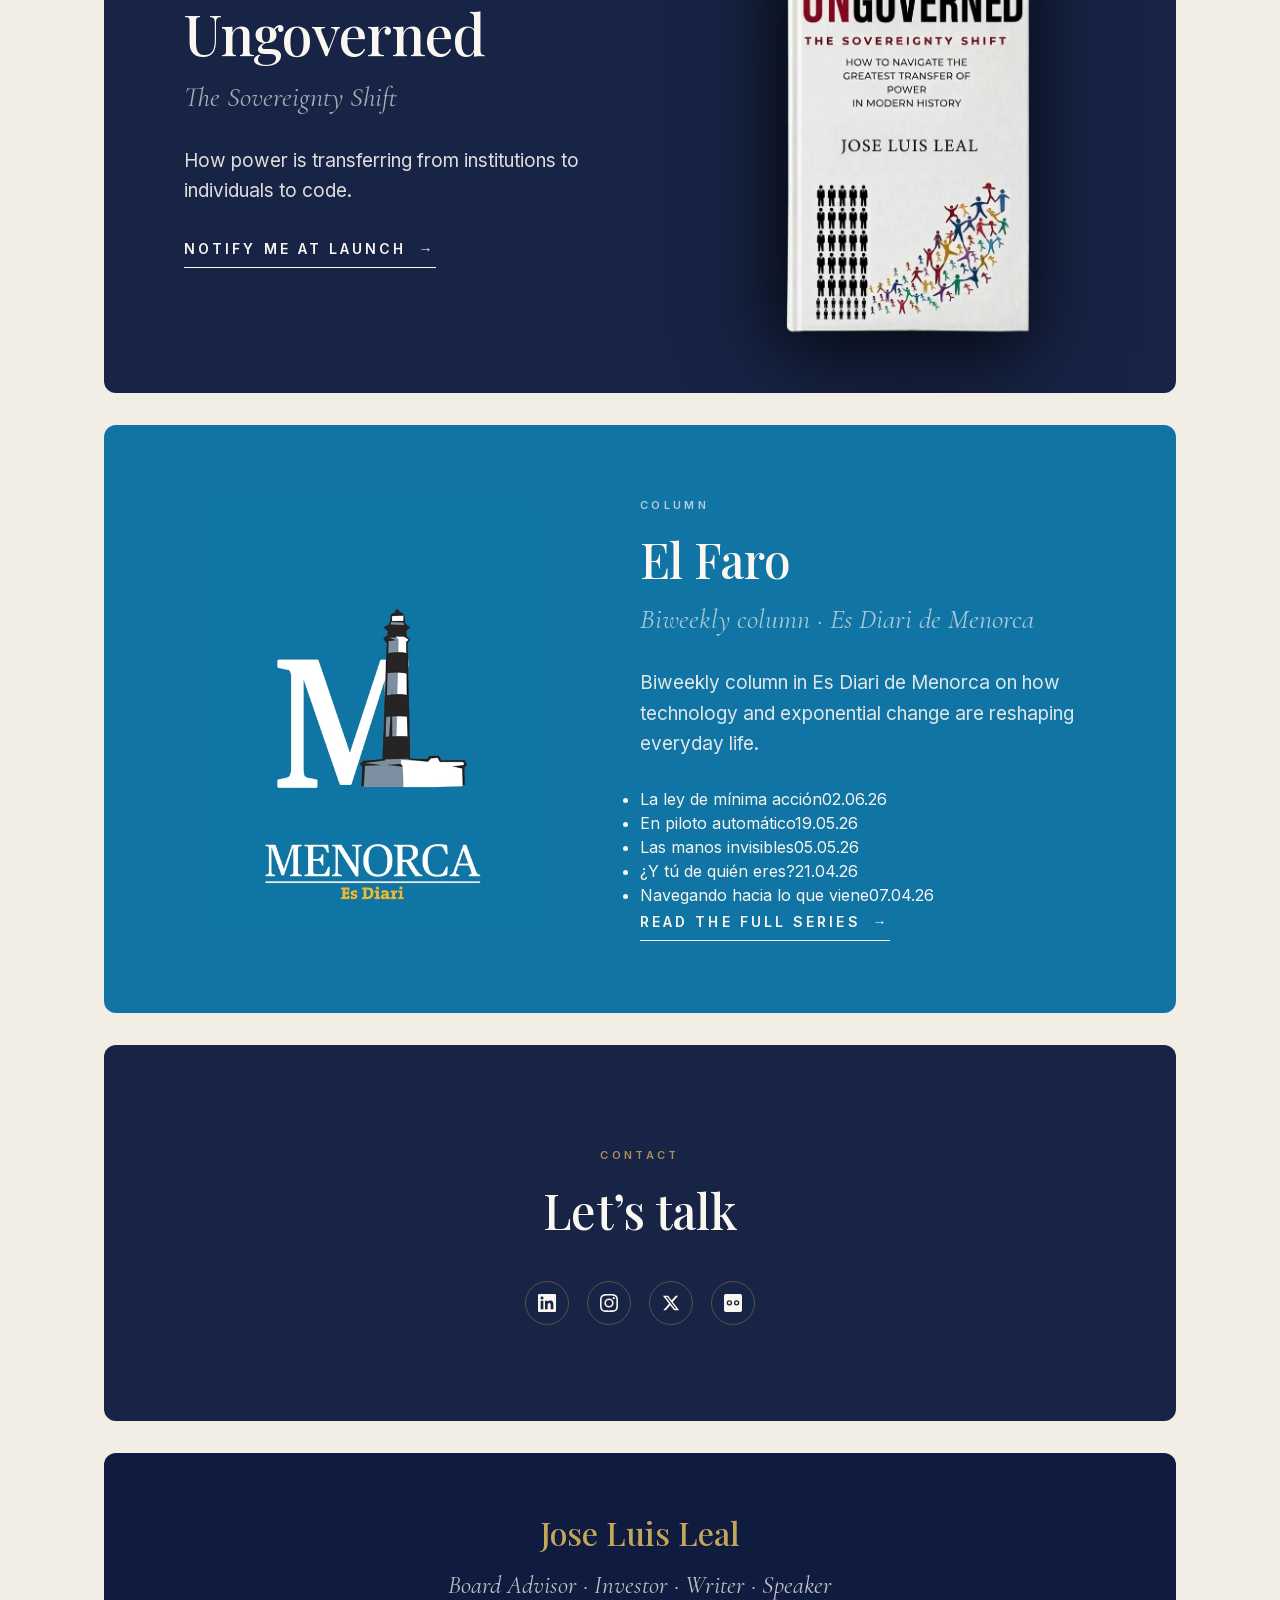
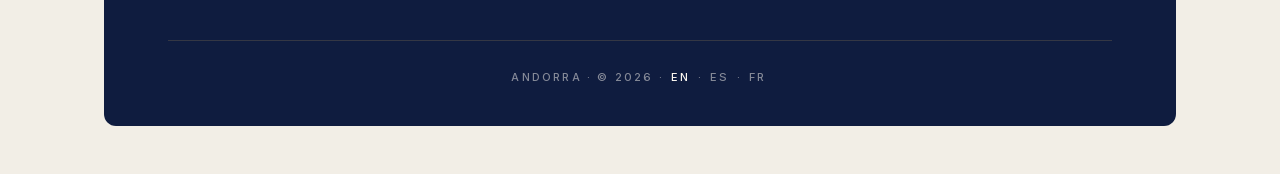
==== commit a808625d: "Update index.html" ====
--- a/index.html
+++ b/index.html
@@ -57,6 +57,7 @@
                 ],
                 "jobTitle": "Board Advisor & Investor",
                 "description": "Board Advisor & Investor. Former EY Global Equity Partner across 40+ markets. Author of Ungoverned: The Sovereignty Shift. Writing El Faro column in Es Diari de Menorca.",
+                "disambiguatingDescription": "Spanish board advisor, investor and Telecommunications Engineer, born in Seville and based in Andorra; former EY Global Equity Partner across 40+ markets; author of Ungoverned and columnist for Es Diari de Menorca.",
                 "knowsLanguage": ["en", "es", "fr", "ca"],
                 "nationality": { "@type": "Country", "name": "Spain" },
                 "birthPlace": { "@type": "Place", "name": "Sevilla, Spain" },
@@ -79,7 +80,9 @@
                     "https://about.me/joseluisleal",
                     "https://www.instagram.com/jose.luis.leal/",
                     "https://x.com/joseluis_leal",
-                    "https://www.menorca.info/autor/jose-luis-leal.html"
+                    "https://www.menorca.info/autor/jose-luis-leal.html",
+                    "https://futurismocanarias.com/un-destino-para-cada-turista/",
+                    "https://www.elconfidencial.com/empresas/2017-04-26/ey-ernst-young-empresas-data-analytics_1362460/"
                 ]
             },
             {
@@ -207,7 +210,14 @@
                 <h2 class="rect-title">El Faro</h2>
                 <p class="rect-subtitle">Biweekly column · Es Diari de Menorca</p>
                 <p class="rect-body">Biweekly column in Es Diari de Menorca on how technology and exponential change are reshaping everyday life.</p>
-                <a class="rect-cta" href="https://www.menorca.info/autor/jose-luis-leal.html" target="_blank" rel="noopener">Read the series <span class="arrow">→</span></a>
+                <ul class="faro-list">
+                    <li><a href="https://www.menorca.info/opinion/firmas-del-dia/2026/06/02/2641273/ley-minima-accion.html" rel="noopener">La ley de mínima acción</a><span class="faro-date">02.06.26</span></li>
+                    <li><a href="https://www.menorca.info/opinion/firmas-del-dia/2026/05/19/2631891/piloto-automatico-1.html" rel="noopener">En piloto automático</a><span class="faro-date">19.05.26</span></li>
+                    <li><a href="https://www.menorca.info/opinion/firmas-del-dia/2026/05/05/2622237/manos-invisibles.html" rel="noopener">Las manos invisibles</a><span class="faro-date">05.05.26</span></li>
+                    <li><a href="https://www.menorca.info/opinion/firmas-del-dia/2026/04/21/2612949/quien-eres-3.html" rel="noopener">¿Y tú de quién eres?</a><span class="faro-date">21.04.26</span></li>
+                    <li><a href="https://www.menorca.info/opinion/firmas-del-dia/2026/04/07/2603755/navegando-hacia-viene.html" rel="noopener">Navegando hacia lo que viene</a><span class="faro-date">07.04.26</span></li>
+                </ul>
+                <a class="rect-cta" href="https://www.menorca.info/autor/jose-luis-leal.html" target="_blank" rel="noopener">Read the full series <span class="arrow">→</span></a>
             </div>
         </article>
 
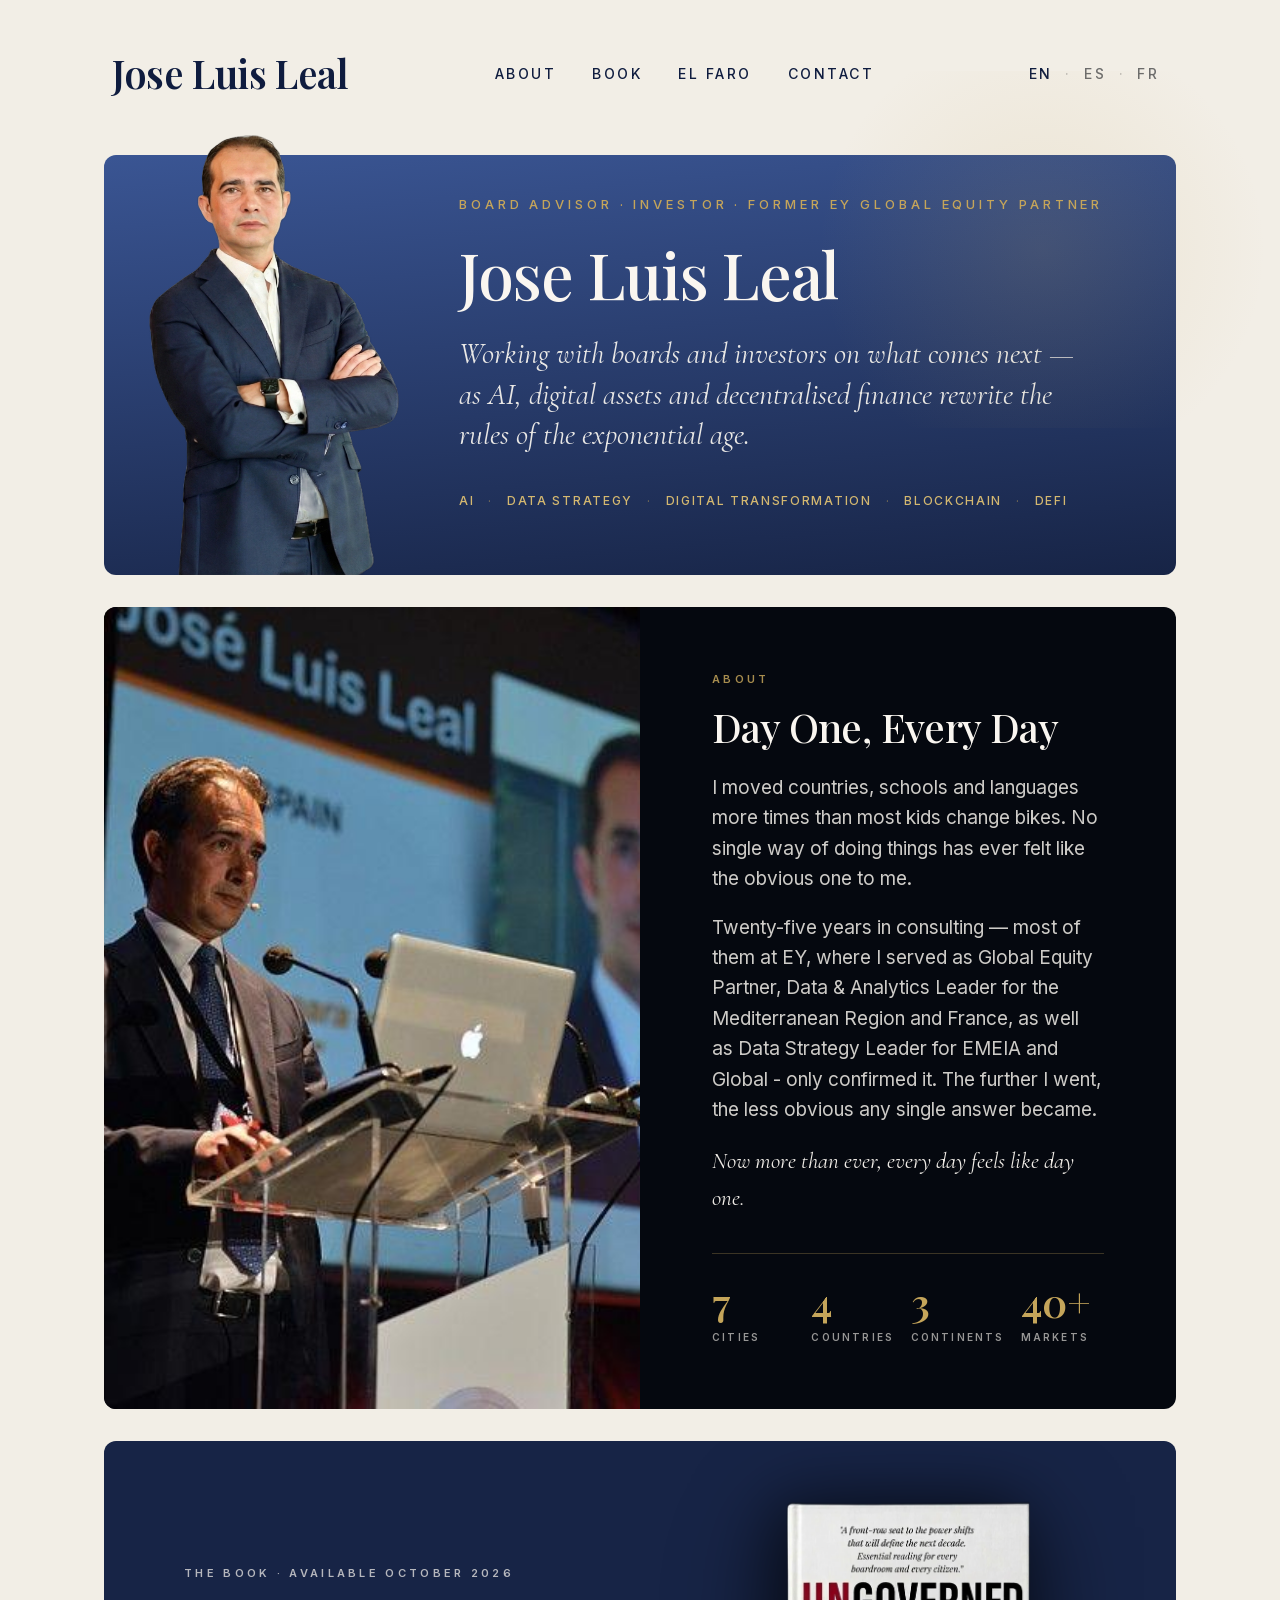
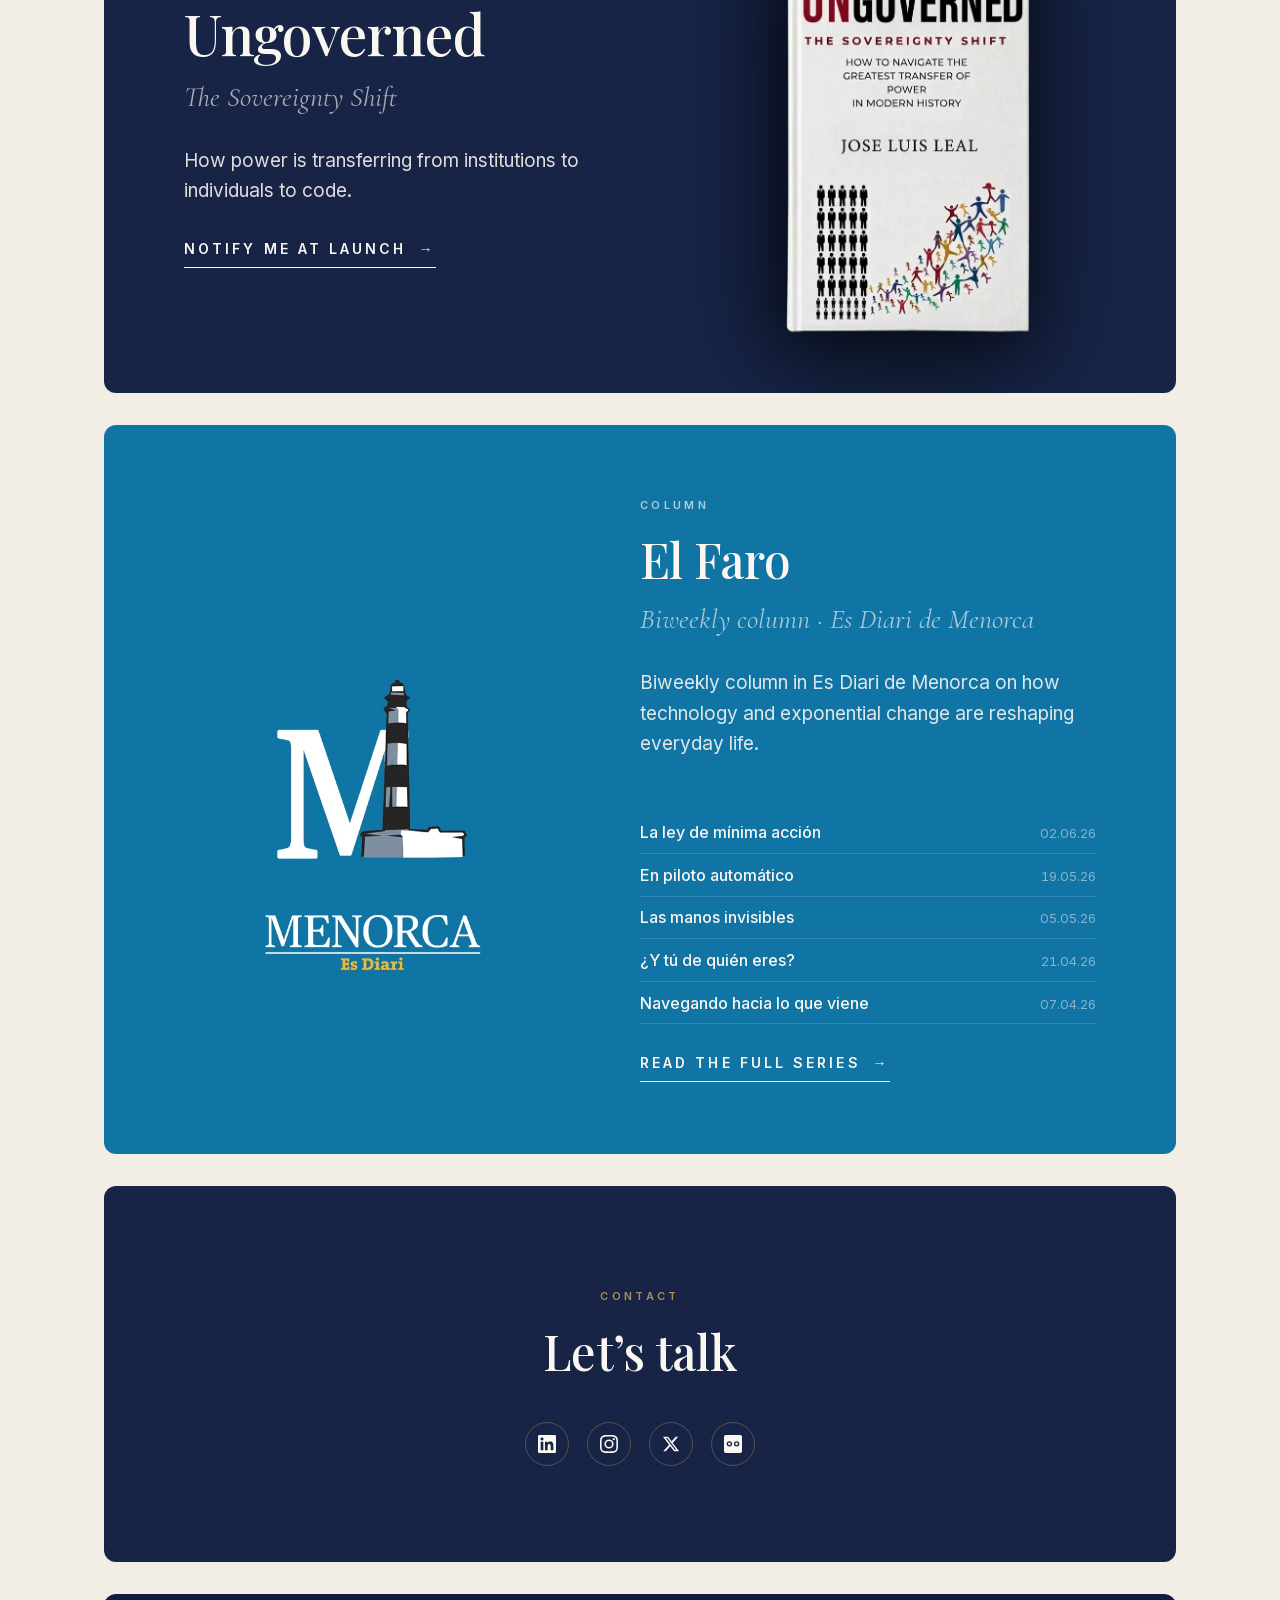
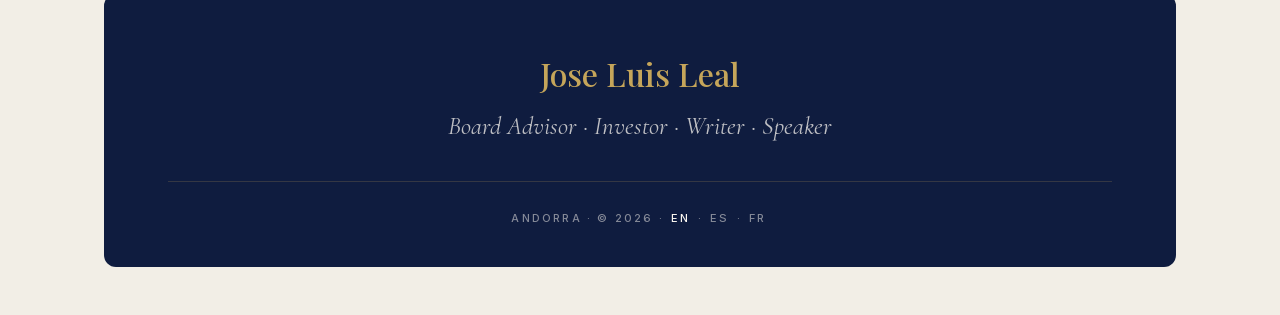
==== commit 64bb4f6c: "Update index.html" ====
--- a/index.html
+++ b/index.html
@@ -105,6 +105,54 @@
                 "image": "https://leal.info/assets/images/ungoverned-cover.webp",
                 "datePublished": "2026-10",
                 "bookFormat": "https://schema.org/Hardcover"
+            },
+            {
+                "@type": "ItemList",
+                "@id": "https://leal.info/#el-faro",
+                "name": "El Faro — columns by Jose Luis Leal in Es Diari de Menorca",
+                "itemListOrder": "https://schema.org/ItemListOrderDescending",
+                "itemListElement": [
+                    { "@type": "ListItem", "position": 1, "item": {
+                        "@type": "Article", "headline": "La ley de mínima acción",
+                        "datePublished": "2026-06-02",
+                        "author": { "@id": "https://leal.info/#person" },
+                        "publisher": { "@type": "NewsMediaOrganization", "name": "Es Diari de Menorca" },
+                        "url": "https://www.menorca.info/opinion/firmas-del-dia/2026/06/02/2641273/ley-minima-accion.html",
+                        "mainEntityOfPage": "https://www.menorca.info/opinion/firmas-del-dia/2026/06/02/2641273/ley-minima-accion.html"
+                    }},
+                    { "@type": "ListItem", "position": 2, "item": {
+                        "@type": "Article", "headline": "En piloto automático",
+                        "datePublished": "2026-05-19",
+                        "author": { "@id": "https://leal.info/#person" },
+                        "publisher": { "@type": "NewsMediaOrganization", "name": "Es Diari de Menorca" },
+                        "url": "https://www.menorca.info/opinion/firmas-del-dia/2026/05/19/2631891/piloto-automatico-1.html",
+                        "mainEntityOfPage": "https://www.menorca.info/opinion/firmas-del-dia/2026/05/19/2631891/piloto-automatico-1.html"
+                    }},
+                    { "@type": "ListItem", "position": 3, "item": {
+                        "@type": "Article", "headline": "Las manos invisibles",
+                        "datePublished": "2026-05-05",
+                        "author": { "@id": "https://leal.info/#person" },
+                        "publisher": { "@type": "NewsMediaOrganization", "name": "Es Diari de Menorca" },
+                        "url": "https://www.menorca.info/opinion/firmas-del-dia/2026/05/05/2622237/manos-invisibles.html",
+                        "mainEntityOfPage": "https://www.menorca.info/opinion/firmas-del-dia/2026/05/05/2622237/manos-invisibles.html"
+                    }},
+                    { "@type": "ListItem", "position": 4, "item": {
+                        "@type": "Article", "headline": "¿Y tú de quién eres?",
+                        "datePublished": "2026-04-21",
+                        "author": { "@id": "https://leal.info/#person" },
+                        "publisher": { "@type": "NewsMediaOrganization", "name": "Es Diari de Menorca" },
+                        "url": "https://www.menorca.info/opinion/firmas-del-dia/2026/04/21/2612949/quien-eres-3.html",
+                        "mainEntityOfPage": "https://www.menorca.info/opinion/firmas-del-dia/2026/04/21/2612949/quien-eres-3.html"
+                    }},
+                    { "@type": "ListItem", "position": 5, "item": {
+                        "@type": "Article", "headline": "Navegando hacia lo que viene",
+                        "datePublished": "2026-04-07",
+                        "author": { "@id": "https://leal.info/#person" },
+                        "publisher": { "@type": "NewsMediaOrganization", "name": "Es Diari de Menorca" },
+                        "url": "https://www.menorca.info/opinion/firmas-del-dia/2026/04/07/2603755/navegando-hacia-viene.html",
+                        "mainEntityOfPage": "https://www.menorca.info/opinion/firmas-del-dia/2026/04/07/2603755/navegando-hacia-viene.html"
+                    }}
+                ]
             }
         ]
     }
--- a/assets/styles.css
+++ b/assets/styles.css
@@ -1217,3 +1217,36 @@
 
     .site-footer { padding: 48px 24px 32px; }
 }
+
+/* El Faro — lista de artículos */
+.faro-list {
+    list-style: none;
+    margin: 1.5rem 0;
+    padding: 0;
+}
+.faro-list li {
+    display: flex;
+    align-items: baseline;
+    justify-content: space-between;
+    gap: 1rem;
+    padding: 0.55rem 0;
+    border-bottom: 1px solid color-mix(in srgb, currentColor 16%, transparent);
+}
+.faro-list a {
+    color: inherit;
+    text-decoration: none;
+    font-weight: 500;
+    transition: opacity 0.2s ease;
+}
+.faro-list a:hover,
+.faro-list a:focus-visible {
+    opacity: 0.6;
+    text-decoration: underline;
+    text-underline-offset: 3px;
+}
+.faro-date {
+    font-size: 0.82rem;
+    opacity: 0.5;
+    white-space: nowrap;
+    font-variant-numeric: tabular-nums;
+}
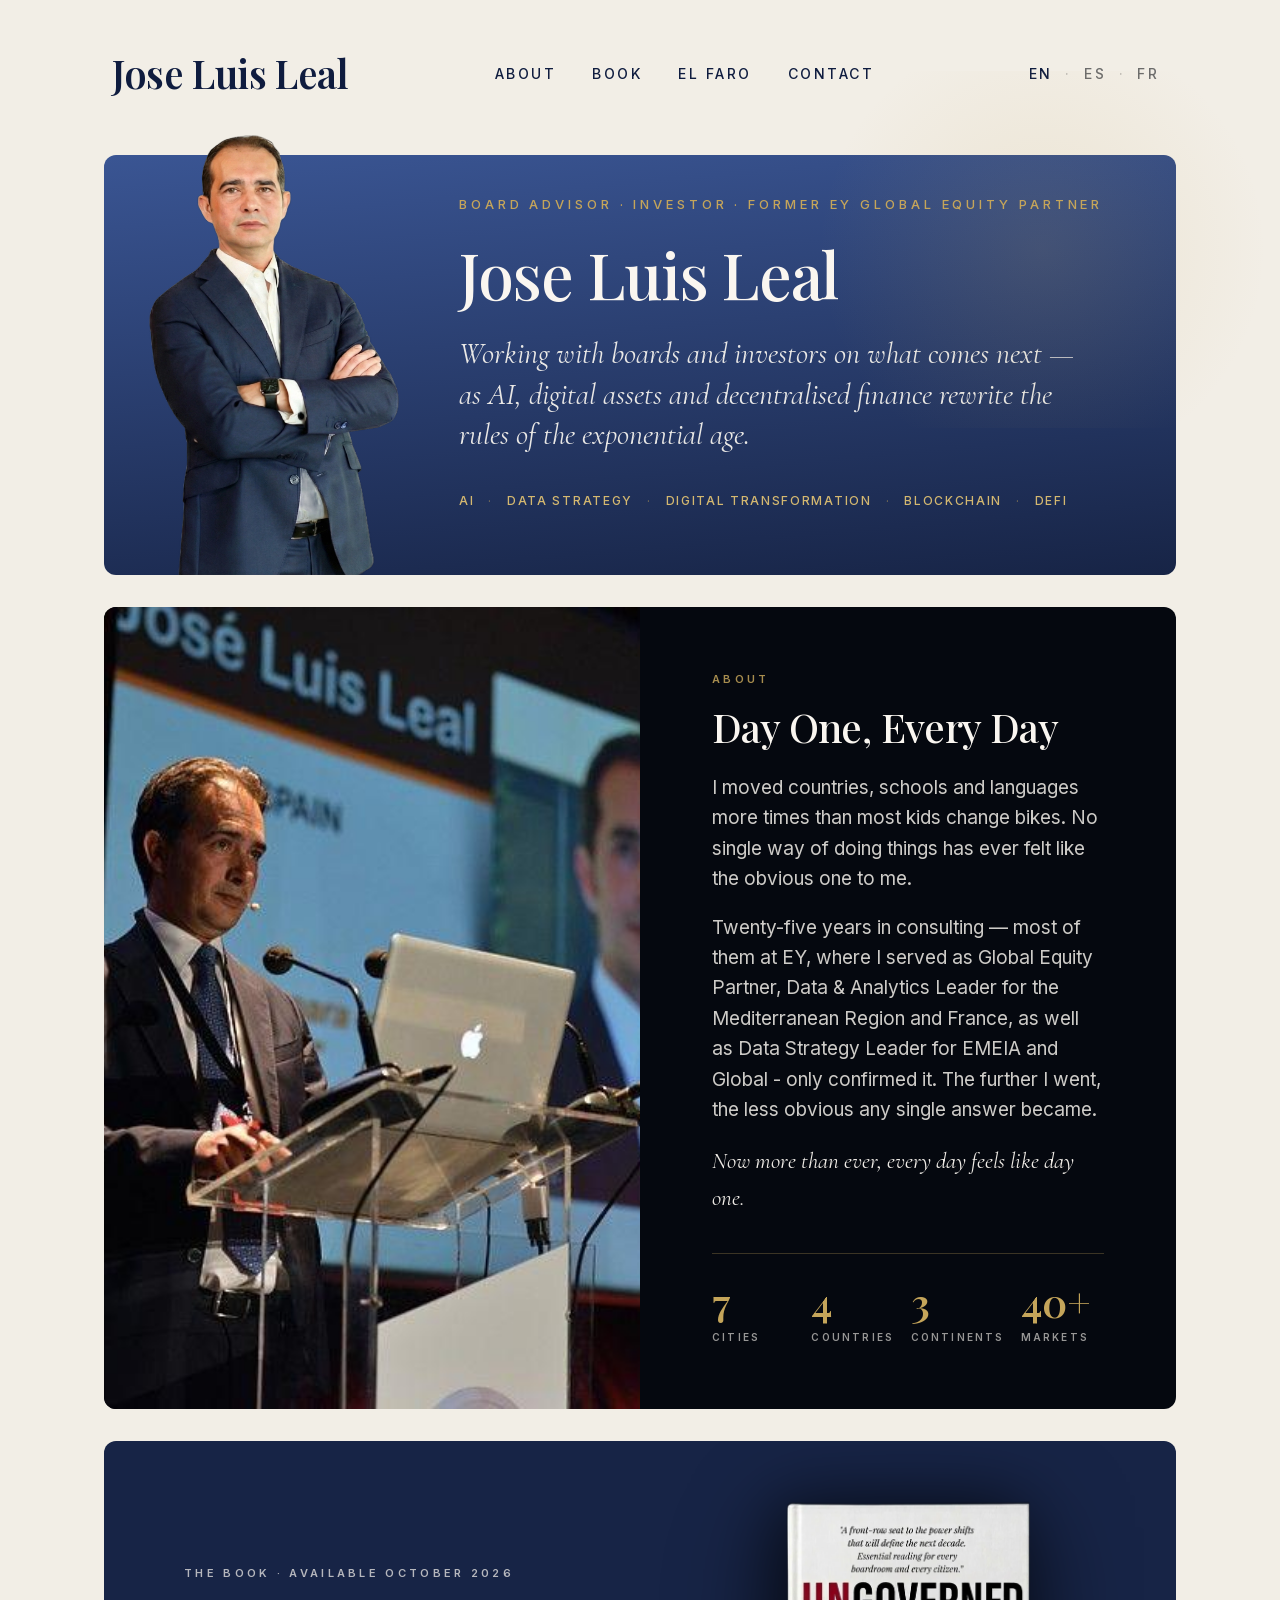
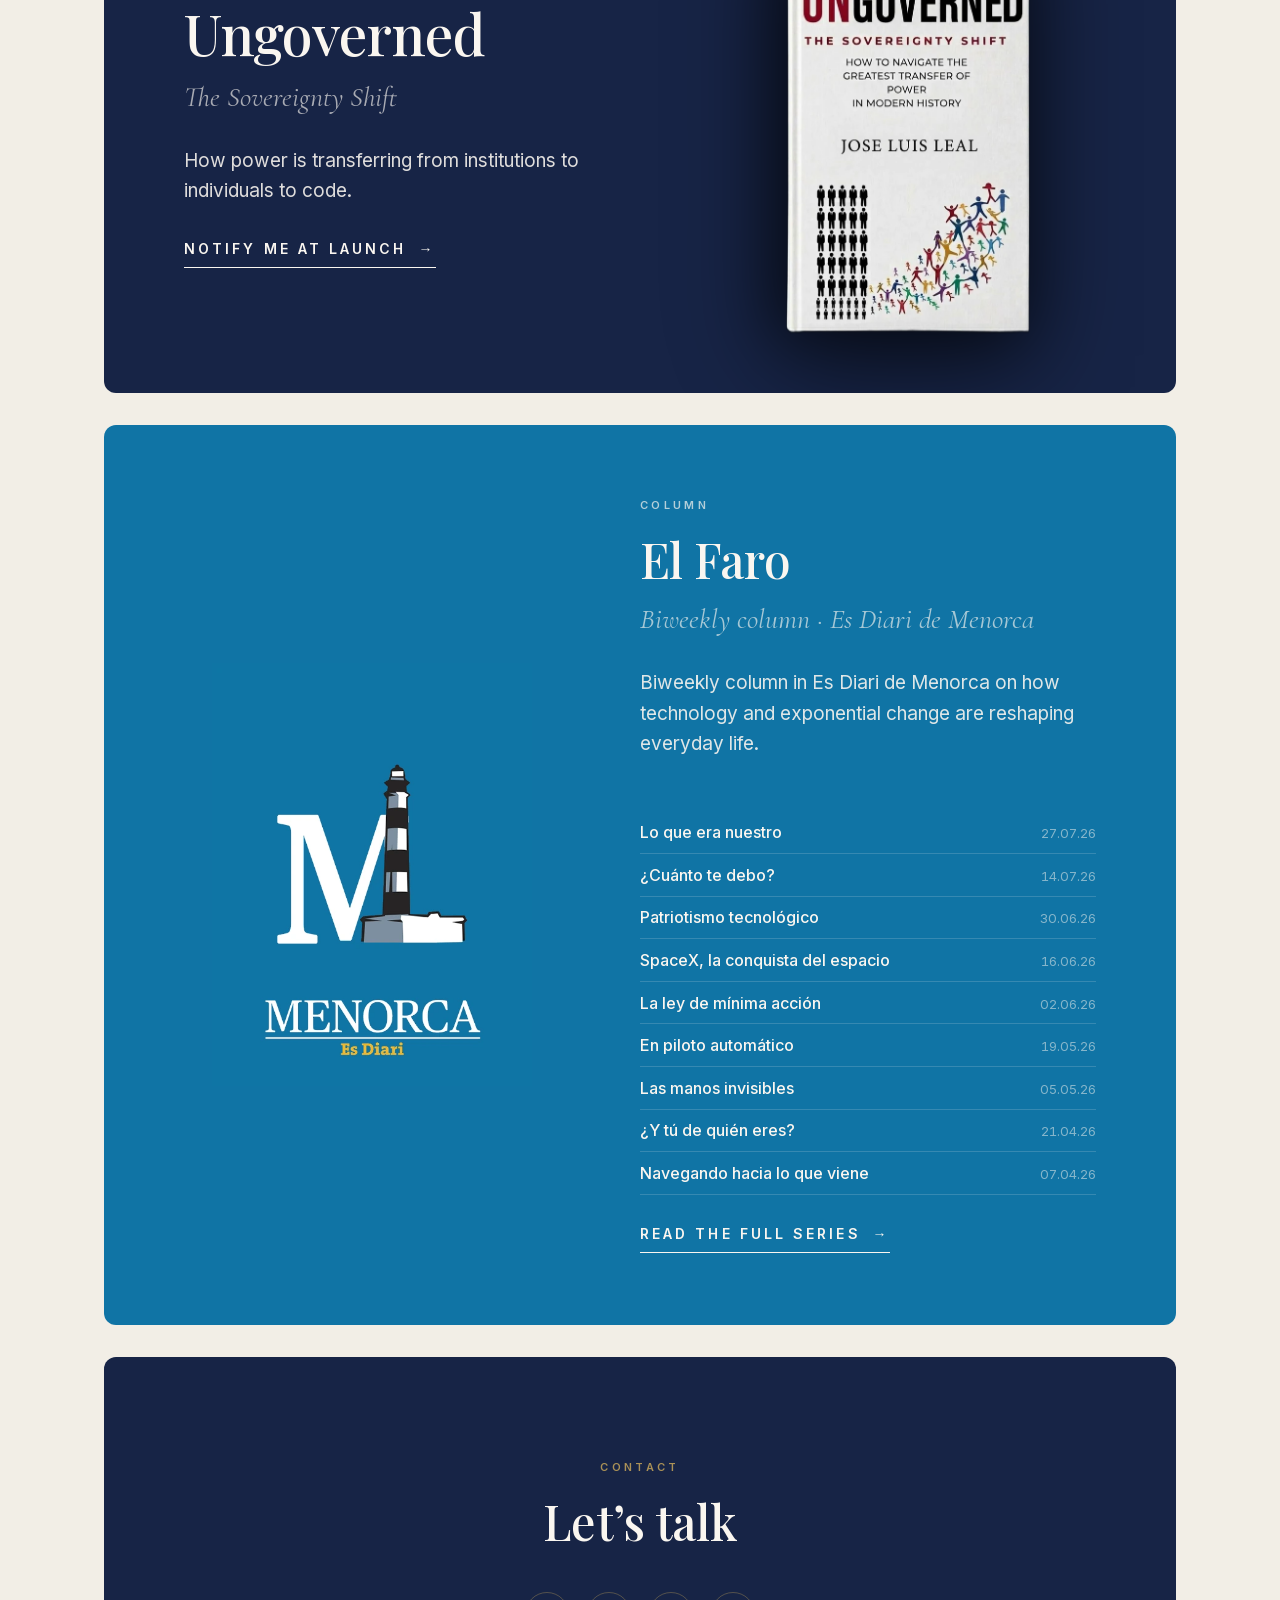
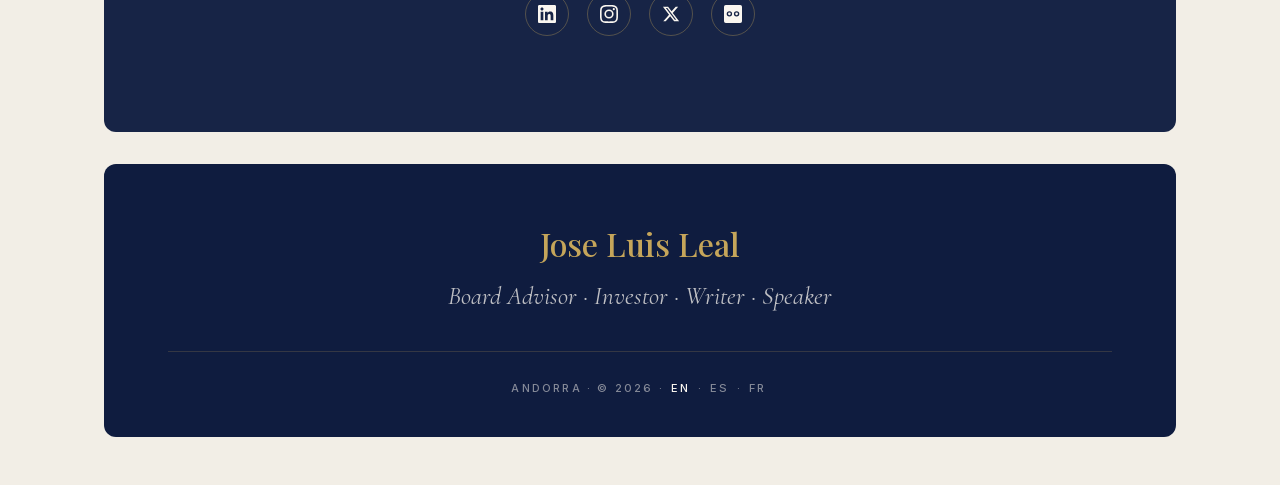
==== commit 52a29f1d: "Actualiza El Faro: añade artículos 6-9 SpaceX, Patriotismo Tecnológico, ¿Cuánto te debo?, Lo que era" ====
--- a/index.html
+++ b/index.html
@@ -112,47 +112,79 @@
                 "name": "El Faro — columns by Jose Luis Leal in Es Diari de Menorca",
                 "itemListOrder": "https://schema.org/ItemListOrderDescending",
                 "itemListElement": [
-                    { "@type": "ListItem", "position": 1, "item": {
-                        "@type": "Article", "headline": "La ley de mínima acción",
-                        "datePublished": "2026-06-02",
-                        "author": { "@id": "https://leal.info/#person" },
-                        "publisher": { "@type": "NewsMediaOrganization", "name": "Es Diari de Menorca" },
-                        "url": "https://www.menorca.info/opinion/firmas-del-dia/2026/06/02/2641273/ley-minima-accion.html",
-                        "mainEntityOfPage": "https://www.menorca.info/opinion/firmas-del-dia/2026/06/02/2641273/ley-minima-accion.html"
-                    }},
-                    { "@type": "ListItem", "position": 2, "item": {
-                        "@type": "Article", "headline": "En piloto automático",
-                        "datePublished": "2026-05-19",
-                        "author": { "@id": "https://leal.info/#person" },
-                        "publisher": { "@type": "NewsMediaOrganization", "name": "Es Diari de Menorca" },
-                        "url": "https://www.menorca.info/opinion/firmas-del-dia/2026/05/19/2631891/piloto-automatico-1.html",
-                        "mainEntityOfPage": "https://www.menorca.info/opinion/firmas-del-dia/2026/05/19/2631891/piloto-automatico-1.html"
-                    }},
-                    { "@type": "ListItem", "position": 3, "item": {
-                        "@type": "Article", "headline": "Las manos invisibles",
-                        "datePublished": "2026-05-05",
-                        "author": { "@id": "https://leal.info/#person" },
-                        "publisher": { "@type": "NewsMediaOrganization", "name": "Es Diari de Menorca" },
-                        "url": "https://www.menorca.info/opinion/firmas-del-dia/2026/05/05/2622237/manos-invisibles.html",
-                        "mainEntityOfPage": "https://www.menorca.info/opinion/firmas-del-dia/2026/05/05/2622237/manos-invisibles.html"
-                    }},
-                    { "@type": "ListItem", "position": 4, "item": {
-                        "@type": "Article", "headline": "¿Y tú de quién eres?",
-                        "datePublished": "2026-04-21",
-                        "author": { "@id": "https://leal.info/#person" },
-                        "publisher": { "@type": "NewsMediaOrganization", "name": "Es Diari de Menorca" },
-                        "url": "https://www.menorca.info/opinion/firmas-del-dia/2026/04/21/2612949/quien-eres-3.html",
-                        "mainEntityOfPage": "https://www.menorca.info/opinion/firmas-del-dia/2026/04/21/2612949/quien-eres-3.html"
-                    }},
-                    { "@type": "ListItem", "position": 5, "item": {
-                        "@type": "Article", "headline": "Navegando hacia lo que viene",
-                        "datePublished": "2026-04-07",
-                        "author": { "@id": "https://leal.info/#person" },
-                        "publisher": { "@type": "NewsMediaOrganization", "name": "Es Diari de Menorca" },
-                        "url": "https://www.menorca.info/opinion/firmas-del-dia/2026/04/07/2603755/navegando-hacia-viene.html",
-                        "mainEntityOfPage": "https://www.menorca.info/opinion/firmas-del-dia/2026/04/07/2603755/navegando-hacia-viene.html"
-                    }}
-                ]
+{ "@type": "ListItem", "position": 1, "item": {
+"@type": "Article", "headline": "Lo que era nuestro",
+"datePublished": "2026-07-27",
+"author": { "@id": "https://leal.info/#person" },
+"publisher": { "@type": "NewsMediaOrganization", "name": "Es Diari de Menorca" },
+"url": "https://www.menorca.info/opinion/firmas-del-dia/2026/07/27/2677653/era-nuestro.html",
+"mainEntityOfPage": "https://www.menorca.info/opinion/firmas-del-dia/2026/07/27/2677653/era-nuestro.html"
+}},
+{ "@type": "ListItem", "position": 2, "item": {
+"@type": "Article", "headline": "¿Cuánto te debo?",
+"datePublished": "2026-07-14",
+"author": { "@id": "https://leal.info/#person" },
+"publisher": { "@type": "NewsMediaOrganization", "name": "Es Diari de Menorca" },
+"url": "https://www.menorca.info/opinion/firmas-del-dia/2026/07/14/2669285/cuanto-debo.html",
+"mainEntityOfPage": "https://www.menorca.info/opinion/firmas-del-dia/2026/07/14/2669285/cuanto-debo.html"
+}},
+{ "@type": "ListItem", "position": 3, "item": {
+"@type": "Article", "headline": "Patriotismo tecnológico",
+"datePublished": "2026-06-30",
+"author": { "@id": "https://leal.info/#person" },
+"publisher": { "@type": "NewsMediaOrganization", "name": "Es Diari de Menorca" },
+"url": "https://www.menorca.info/opinion/firmas-del-dia/2026/06/30/2660111/patriotismo-tecnologico.html",
+"mainEntityOfPage": "https://www.menorca.info/opinion/firmas-del-dia/2026/06/30/2660111/patriotismo-tecnologico.html"
+}},
+{ "@type": "ListItem", "position": 4, "item": {
+"@type": "Article", "headline": "SpaceX, la conquista del espacio",
+"datePublished": "2026-06-16",
+"author": { "@id": "https://leal.info/#person" },
+"publisher": { "@type": "NewsMediaOrganization", "name": "Es Diari de Menorca" },
+"url": "https://www.menorca.info/opinion/firmas-del-dia/2026/06/16/2650657/spacex-conquista-del-espacio.html",
+"mainEntityOfPage": "https://www.menorca.info/opinion/firmas-del-dia/2026/06/16/2650657/spacex-conquista-del-espacio.html"
+}},
+{ "@type": "ListItem", "position": 5, "item": {
+"@type": "Article", "headline": "La ley de mínima acción",
+"datePublished": "2026-06-02",
+"author": { "@id": "https://leal.info/#person" },
+"publisher": { "@type": "NewsMediaOrganization", "name": "Es Diari de Menorca" },
+"url": "https://www.menorca.info/opinion/firmas-del-dia/2026/06/02/2641273/ley-minima-accion.html",
+"mainEntityOfPage": "https://www.menorca.info/opinion/firmas-del-dia/2026/06/02/2641273/ley-minima-accion.html"
+}},
+{ "@type": "ListItem", "position": 6, "item": {
+"@type": "Article", "headline": "En piloto automático",
+"datePublished": "2026-05-19",
+"author": { "@id": "https://leal.info/#person" },
+"publisher": { "@type": "NewsMediaOrganization", "name": "Es Diari de Menorca" },
+"url": "https://www.menorca.info/opinion/firmas-del-dia/2026/05/19/2631891/piloto-automatico-1.html",
+"mainEntityOfPage": "https://www.menorca.info/opinion/firmas-del-dia/2026/05/19/2631891/piloto-automatico-1.html"
+}},
+{ "@type": "ListItem", "position": 7, "item": {
+"@type": "Article", "headline": "Las manos invisibles",
+"datePublished": "2026-05-05",
+"author": { "@id": "https://leal.info/#person" },
+"publisher": { "@type": "NewsMediaOrganization", "name": "Es Diari de Menorca" },
+"url": "https://www.menorca.info/opinion/firmas-del-dia/2026/05/05/2622237/manos-invisibles.html",
+"mainEntityOfPage": "https://www.menorca.info/opinion/firmas-del-dia/2026/05/05/2622237/manos-invisibles.html"
+}},
+{ "@type": "ListItem", "position": 8, "item": {
+"@type": "Article", "headline": "¿Y tú de quién eres?",
+"datePublished": "2026-04-21",
+"author": { "@id": "https://leal.info/#person" },
+"publisher": { "@type": "NewsMediaOrganization", "name": "Es Diari de Menorca" },
+"url": "https://www.menorca.info/opinion/firmas-del-dia/2026/04/21/2612949/quien-eres-3.html",
+"mainEntityOfPage": "https://www.menorca.info/opinion/firmas-del-dia/2026/04/21/2612949/quien-eres-3.html"
+}},
+{ "@type": "ListItem", "position": 9, "item": {
+"@type": "Article", "headline": "Navegando hacia lo que viene",
+"datePublished": "2026-04-07",
+"author": { "@id": "https://leal.info/#person" },
+"publisher": { "@type": "NewsMediaOrganization", "name": "Es Diari de Menorca" },
+"url": "https://www.menorca.info/opinion/firmas-del-dia/2026/04/07/2603755/navegando-hacia-viene.html",
+"mainEntityOfPage": "https://www.menorca.info/opinion/firmas-del-dia/2026/04/07/2603755/navegando-hacia-viene.html"
+}}
+]
             }
         ]
     }
@@ -259,6 +291,10 @@
                 <p class="rect-subtitle">Biweekly column · Es Diari de Menorca</p>
                 <p class="rect-body">Biweekly column in Es Diari de Menorca on how technology and exponential change are reshaping everyday life.</p>
                 <ul class="faro-list">
+                    <li><a href="https://www.menorca.info/opinion/firmas-del-dia/2026/07/27/2677653/era-nuestro.html" rel="noopener">Lo que era nuestro</a><span class="faro-date">27.07.26</span></li>
+                    <li><a href="https://www.menorca.info/opinion/firmas-del-dia/2026/07/14/2669285/cuanto-debo.html" rel="noopener">¿Cuánto te debo?</a><span class="faro-date">14.07.26</span></li>
+                    <li><a href="https://www.menorca.info/opinion/firmas-del-dia/2026/06/30/2660111/patriotismo-tecnologico.html" rel="noopener">Patriotismo tecnológico</a><span class="faro-date">30.06.26</span></li>
+                    <li><a href="https://www.menorca.info/opinion/firmas-del-dia/2026/06/16/2650657/spacex-conquista-del-espacio.html" rel="noopener">SpaceX, la conquista del espacio</a><span class="faro-date">16.06.26</span></li>
                     <li><a href="https://www.menorca.info/opinion/firmas-del-dia/2026/06/02/2641273/ley-minima-accion.html" rel="noopener">La ley de mínima acción</a><span class="faro-date">02.06.26</span></li>
                     <li><a href="https://www.menorca.info/opinion/firmas-del-dia/2026/05/19/2631891/piloto-automatico-1.html" rel="noopener">En piloto automático</a><span class="faro-date">19.05.26</span></li>
                     <li><a href="https://www.menorca.info/opinion/firmas-del-dia/2026/05/05/2622237/manos-invisibles.html" rel="noopener">Las manos invisibles</a><span class="faro-date">05.05.26</span></li>
